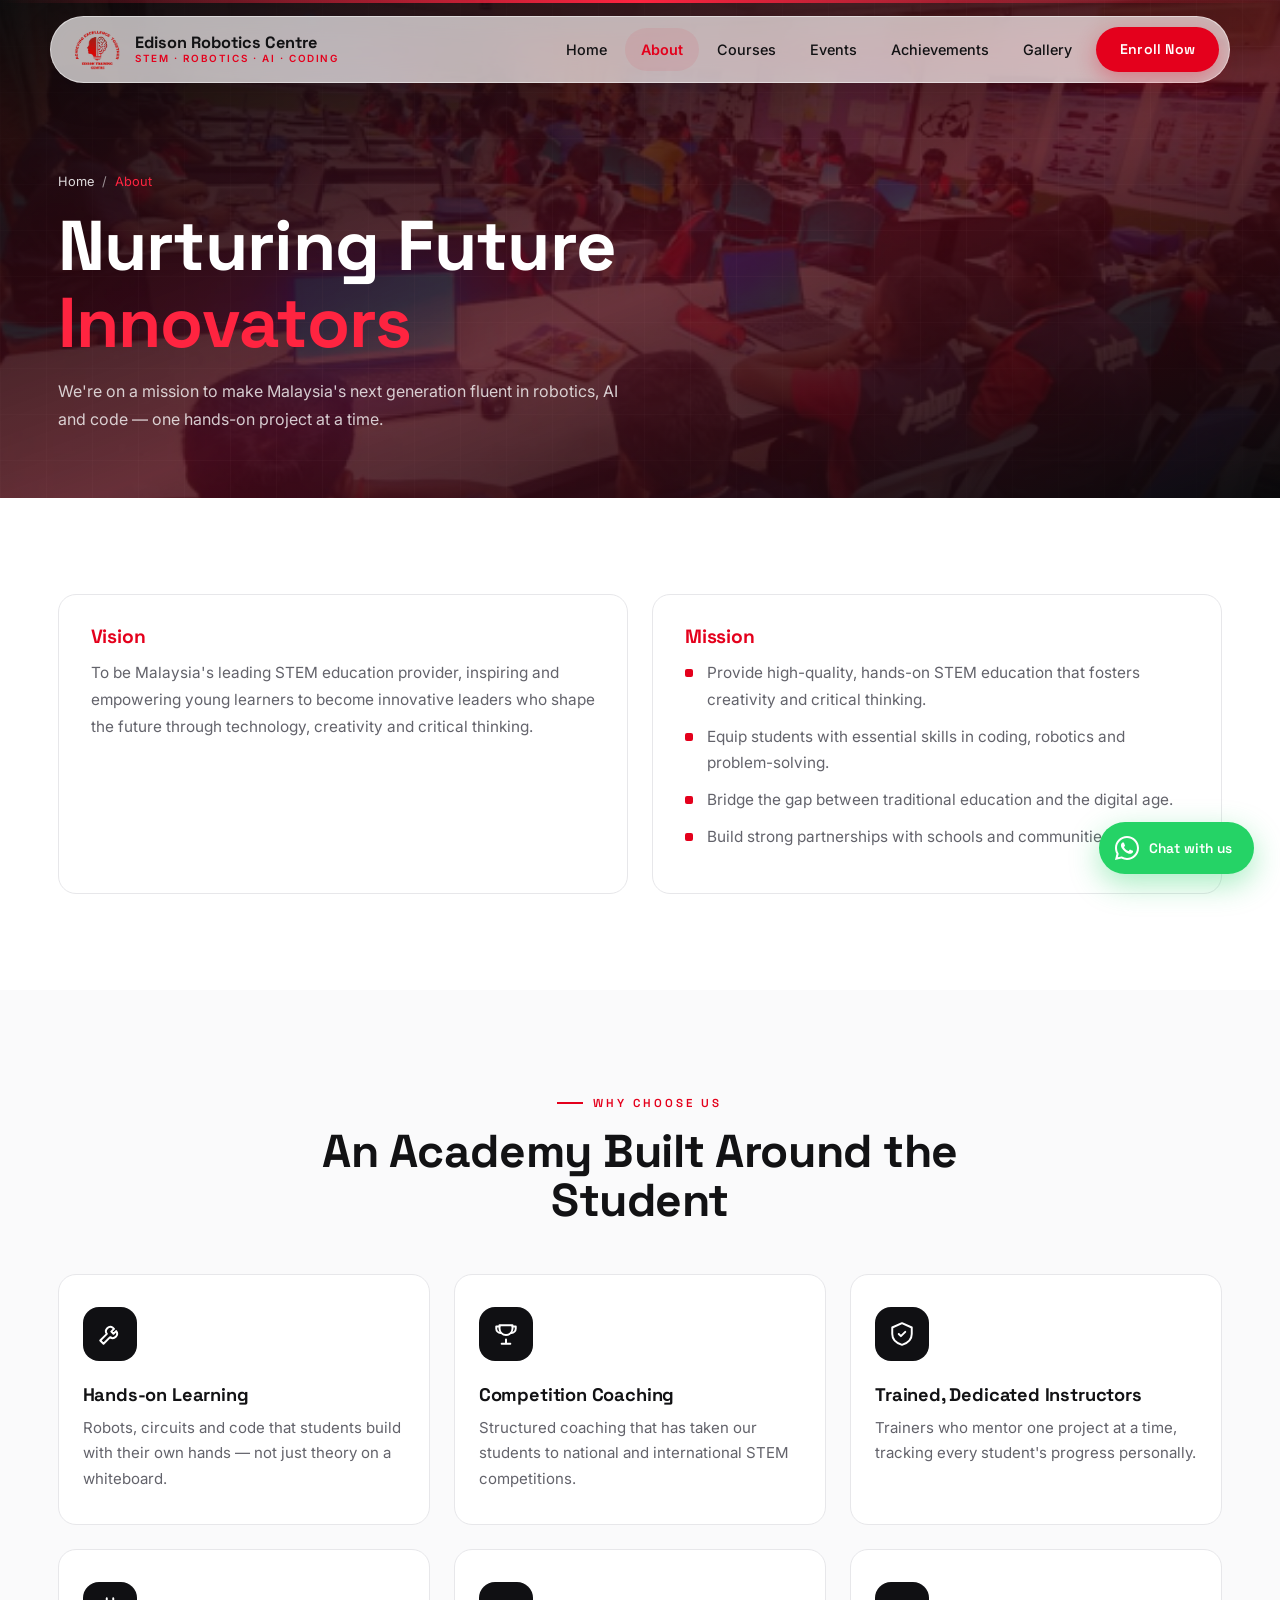
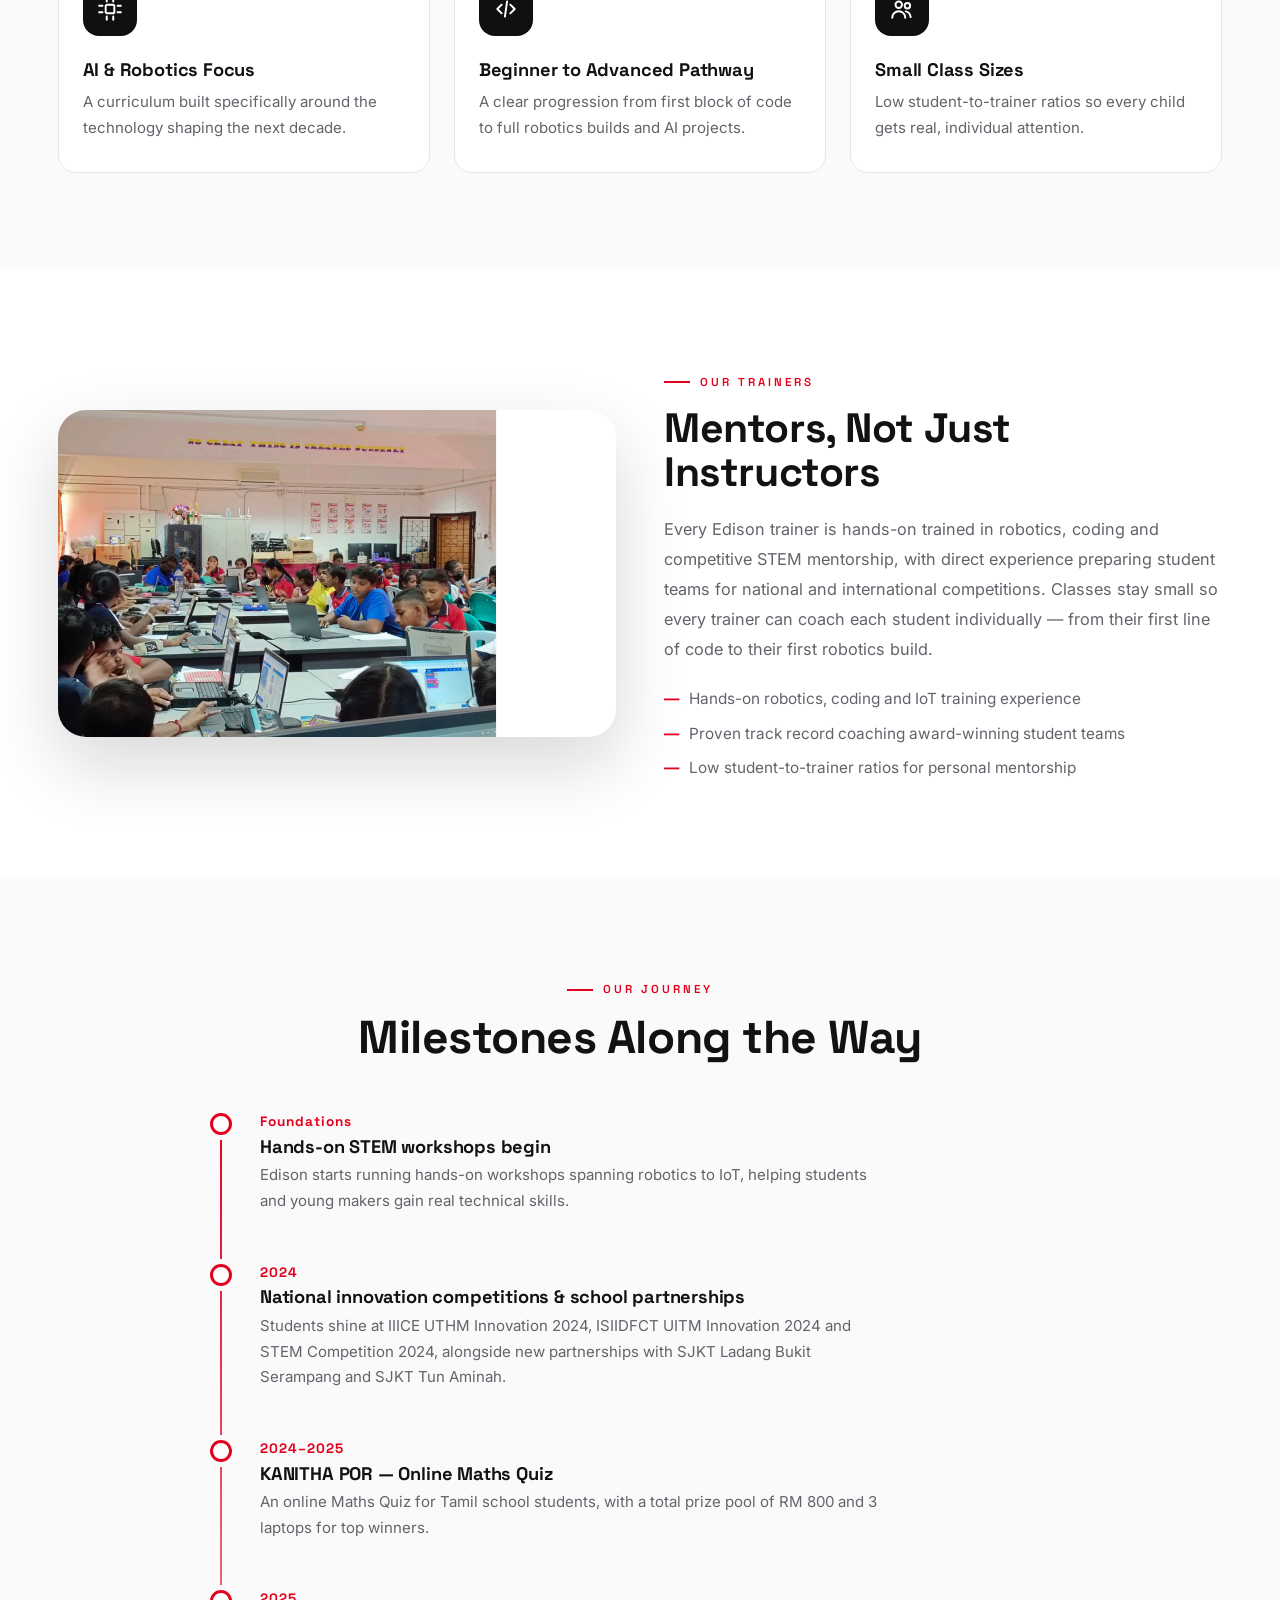
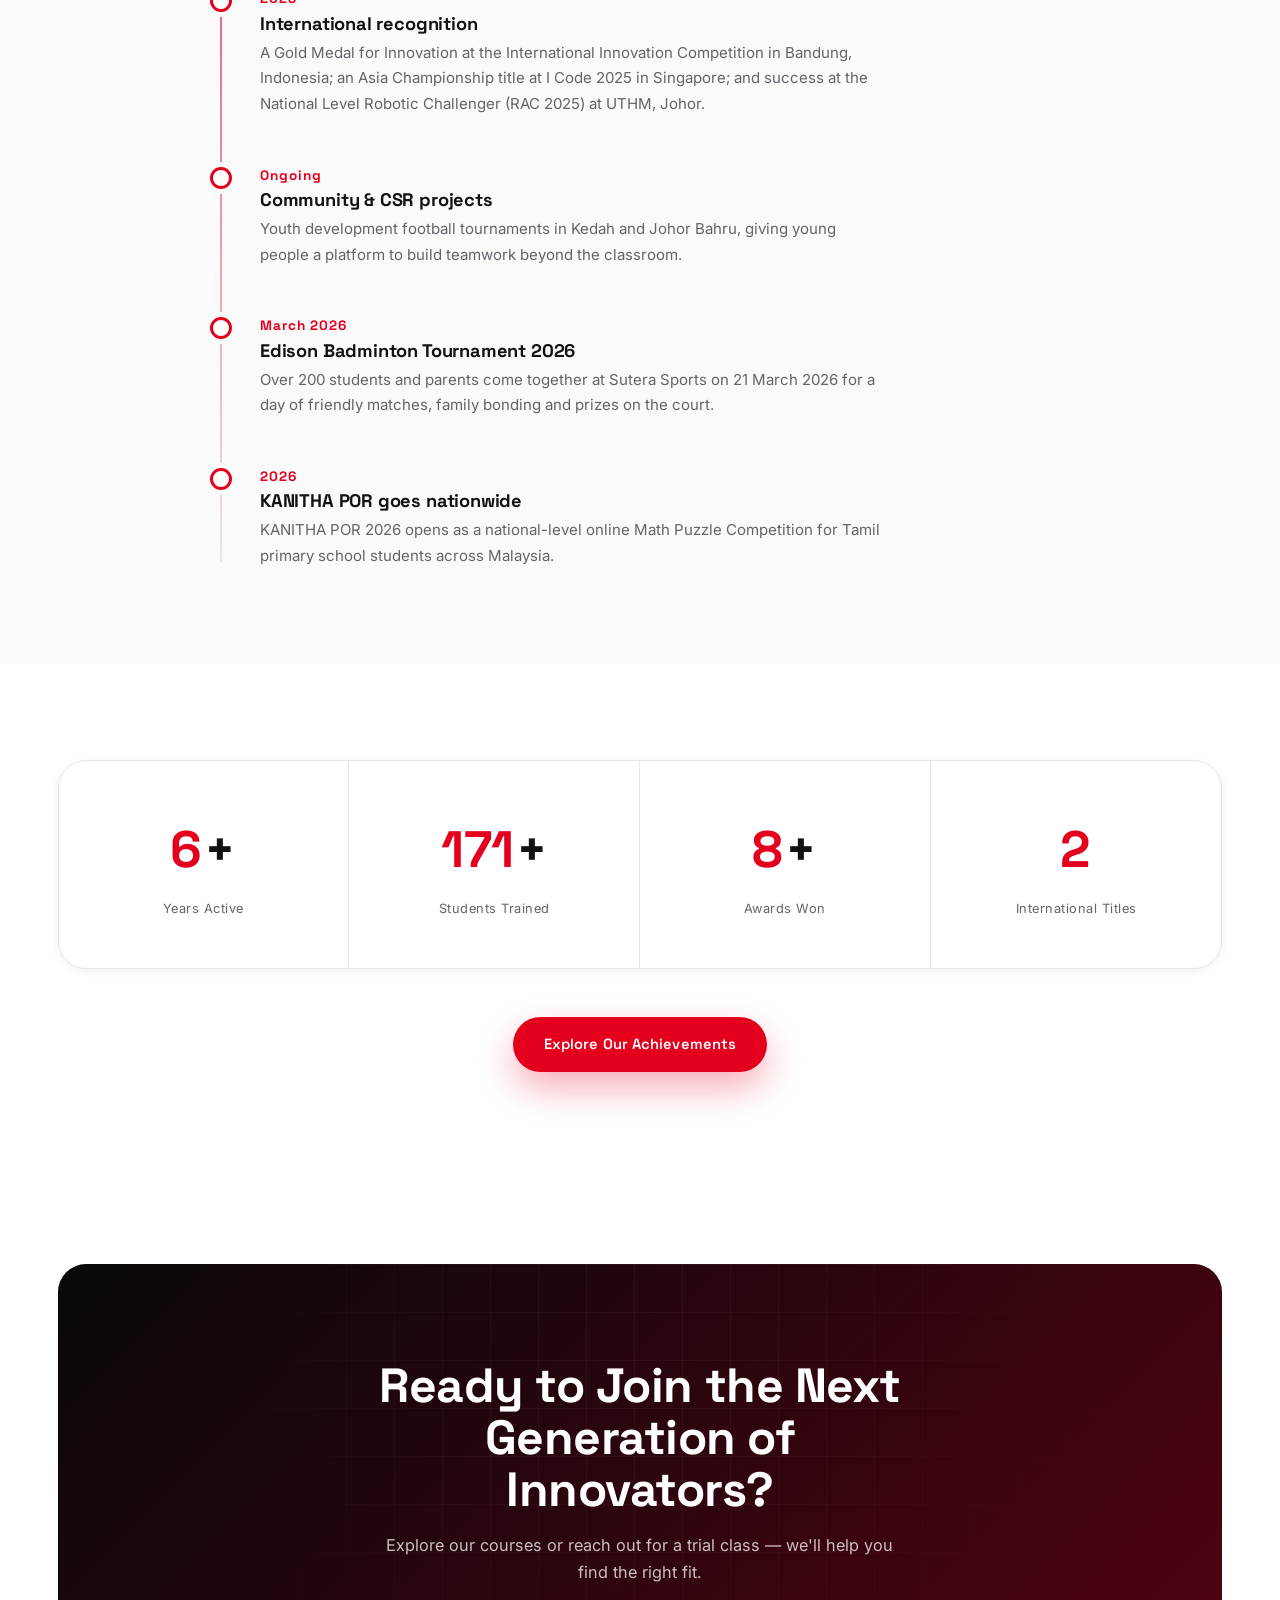
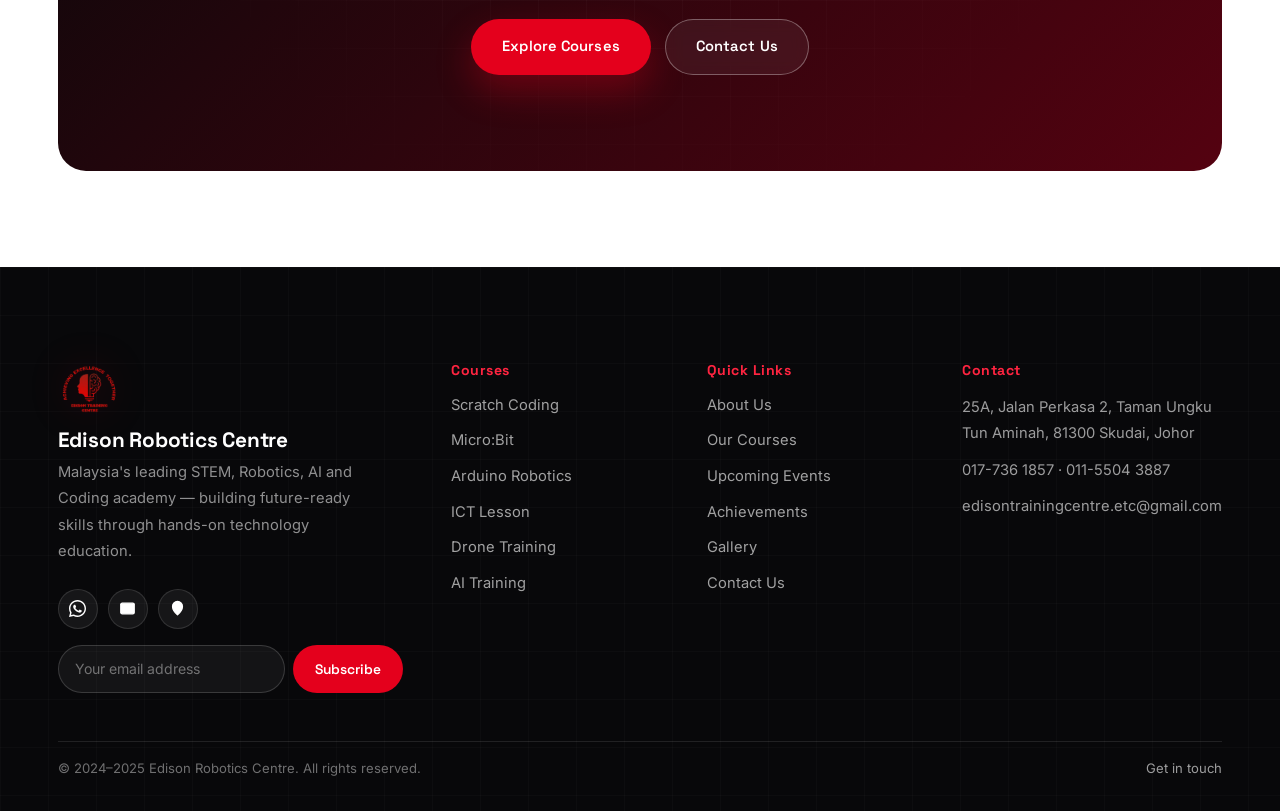
==== about.html @ eb477344 "Premium redesign of Edison Robotics Centre website Full ground-up redesign: floating glass nav, imme" ====
<!DOCTYPE html>
<html lang="en">
<head>
  <meta charset="utf-8" />
  <meta name="viewport" content="width=device-width,initial-scale=1" />
  <title>About Us — Edison Robotics Centre</title>
  <meta name="description" content="Meet Edison Robotics Centre — Malaysia's premier STEM, Robotics, AI and Coding academy. Our mission, vision, trainers and journey.">
  <link href="https://fonts.googleapis.com/css2?family=Space+Grotesk:wght@500;600;700&family=Inter:wght@400;500;600;700;800&display=swap" rel="stylesheet">
  <link rel="stylesheet" href="style.css">
</head>
<body>

  <header class="site-header">
    <div class="nav-container">
      <a href="index.html" class="nav-brand-link">
        <div class="nav-logo"><img src="assets/ach36.png" alt="Edison Robotics Centre logo"></div>
        <div class="nav-brand-text"><span class="name">Edison Robotics Centre</span><span class="tag">STEM · Robotics · AI · Coding</span></div>
      </a>
      <button class="nav-toggle" aria-label="Toggle menu"><span></span><span></span><span></span></button>
      <nav class="nav-menu">
        <a href="index.html">Home</a>
        <a href="about.html" class="active-link">About</a>
        <a href="courses.html">Courses</a>
        <a href="events.html">Events</a>
        <a href="achievement.html">Achievements</a>
        <a href="gallery.html">Gallery</a>
        <a href="contactus.html" class="nav-btn">Enroll Now</a>
      </nav>
    </div>
  </header>

  <!-- ===== HERO ===== -->
  <section class="page-hero">
    <div class="ph-bg" style="background-image:url('assets/ach1.PNG');"></div>
    <div class="ph-overlay"></div>
    <div class="ph-inner">
      <nav class="ph-crumb"><a href="index.html">Home</a><span>/</span><span class="current">About</span></nav>
      <h1>Nurturing Future <span class="accent">Innovators</span></h1>
      <p>We're on a mission to make Malaysia's next generation fluent in robotics, AI and code — one hands-on project at a time.</p>
    </div>
  </section>

  <!-- ===== MISSION / VISION ===== -->
  <section class="section">
    <div class="container">
      <div class="feature-grid" style="grid-template-columns:1fr 1fr;">
        <div class="info-card reveal-left">
          <h3>Vision</h3>
          <p>To be Malaysia's leading STEM education provider, inspiring and empowering young learners
            to become innovative leaders who shape the future through technology, creativity and
            critical thinking.</p>
        </div>
        <div class="info-card reveal-right">
          <h3>Mission</h3>
          <ul>
            <li>Provide high-quality, hands-on STEM education that fosters creativity and critical thinking.</li>
            <li>Equip students with essential skills in coding, robotics and problem-solving.</li>
            <li>Bridge the gap between traditional education and the digital age.</li>
            <li>Build strong partnerships with schools and communities.</li>
          </ul>
        </div>
      </div>
    </div>
  </section>

  <!-- ===== WHY CHOOSE US ===== -->
  <section class="section bg-alt">
    <div class="container">
      <div class="section-head centered reveal">
        <span class="eyebrow">Why Choose Us</span>
        <h2>An Academy Built Around the Student</h2>
      </div>
      <div class="feature-grid">
        <article class="feature-card reveal d1">
          <span class="feature-icon" aria-hidden="true"><svg viewBox="0 0 24 24"><path d="M14.7 6.3a4 4 0 0 0-5.6 5.6L3 18l3 3 6.1-6.1a4 4 0 0 0 5.6-5.6l-2.5 2.5-2-2 2.5-2.5Z"/></svg></span>
          <h3>Hands-on Learning</h3>
          <p>Robots, circuits and code that students build with their own hands — not just theory on a whiteboard.</p>
        </article>
        <article class="feature-card reveal d2">
          <span class="feature-icon" aria-hidden="true"><svg viewBox="0 0 24 24"><path d="M8 21h8M12 17v4M6 4h12v3a6 6 0 0 1-12 0V4Z"/><path d="M6 5H3v2a4 4 0 0 0 4 4M18 5h3v2a4 4 0 0 1-4 4"/></svg></span>
          <h3>Competition Coaching</h3>
          <p>Structured coaching that has taken our students to national and international STEM competitions.</p>
        </article>
        <article class="feature-card reveal d3">
          <span class="feature-icon" aria-hidden="true"><svg viewBox="0 0 24 24"><path d="M12 2 3 6v6c0 5 4 8.5 9 10 5-1.5 9-5 9-10V6l-9-4Z"/><path d="m9 12 2 2 4-4"/></svg></span>
          <h3>Trained, Dedicated Instructors</h3>
          <p>Trainers who mentor one project at a time, tracking every student's progress personally.</p>
        </article>
        <article class="feature-card reveal d4">
          <span class="feature-icon" aria-hidden="true"><svg viewBox="0 0 24 24"><rect x="8" y="8" width="8" height="8" rx="1.5"/><path d="M9 2v3M15 2v3M9 19v3M15 19v3M2 9h3M2 15h3M19 9h3M19 15h3"/></svg></span>
          <h3>AI &amp; Robotics Focus</h3>
          <p>A curriculum built specifically around the technology shaping the next decade.</p>
        </article>
        <article class="feature-card reveal d5">
          <span class="feature-icon" aria-hidden="true"><svg viewBox="0 0 24 24"><path d="m8 8-4 4 4 4M16 8l4 4-4 4M13 5 11 19"/></svg></span>
          <h3>Beginner to Advanced Pathway</h3>
          <p>A clear progression from first block of code to full robotics builds and AI projects.</p>
        </article>
        <article class="feature-card reveal d6">
          <span class="feature-icon" aria-hidden="true"><svg viewBox="0 0 24 24"><circle cx="9" cy="8" r="3"/><circle cx="17" cy="9" r="2.5"/><path d="M3 20c0-3.3 2.7-6 6-6s6 2.7 6 6M15.5 14.2c2.3.3 4 2.2 4.5 5.3"/></svg></span>
          <h3>Small Class Sizes</h3>
          <p>Low student-to-trainer ratios so every child gets real, individual attention.</p>
        </article>
      </div>
    </div>
  </section>

  <!-- ===== TRAINERS ===== -->
  <section class="section">
    <div class="container">
      <div class="split-2">
        <div class="reveal-left rounded-media">
          <img src="assets/ach3.PNG" alt="Edison Robotics Centre trainer guiding students">
        </div>
        <div class="reveal-right">
          <span class="eyebrow">Our Trainers</span>
          <h2 style="margin-top:0.9rem;font-size:clamp(1.8rem,3.2vw,2.6rem);">Mentors, Not Just Instructors</h2>
          <p style="margin-top:1.2rem;color:var(--text-muted);font-size:1.02rem;line-height:1.85;">
            Every Edison trainer is hands-on trained in robotics, coding and competitive STEM mentorship,
            with direct experience preparing student teams for national and international competitions.
            Classes stay small so every trainer can coach each student individually — from their first
            line of code to their first robotics build.
          </p>
          <ul style="margin-top:1.4rem;display:flex;flex-direction:column;gap:10px;">
            <li style="display:flex;gap:10px;color:var(--text-muted);font-size:0.96rem;"><span style="color:var(--red);font-weight:700;">—</span> Hands-on robotics, coding and IoT training experience</li>
            <li style="display:flex;gap:10px;color:var(--text-muted);font-size:0.96rem;"><span style="color:var(--red);font-weight:700;">—</span> Proven track record coaching award-winning student teams</li>
            <li style="display:flex;gap:10px;color:var(--text-muted);font-size:0.96rem;"><span style="color:var(--red);font-weight:700;">—</span> Low student-to-trainer ratios for personal mentorship</li>
          </ul>
        </div>
      </div>
    </div>
  </section>

  <!-- ===== TIMELINE ===== -->
  <section class="section bg-alt">
    <div class="container">
      <div class="section-head centered reveal">
        <span class="eyebrow">Our Journey</span>
        <h2>Milestones Along the Way</h2>
      </div>

      <div class="timeline">
        <div class="tl-item reveal">
          <span class="tl-dot"></span>
          <div class="tl-year">Foundations</div>
          <h3>Hands-on STEM workshops begin</h3>
          <p>Edison starts running hands-on workshops spanning robotics to IoT, helping students and young makers gain real technical skills.</p>
        </div>
        <div class="tl-item reveal">
          <span class="tl-dot"></span>
          <div class="tl-year">2024</div>
          <h3>National innovation competitions &amp; school partnerships</h3>
          <p>Students shine at IIICE UTHM Innovation 2024, ISIIDFCT UITM Innovation 2024 and STEM Competition 2024, alongside new partnerships with SJKT Ladang Bukit Serampang and SJKT Tun Aminah.</p>
        </div>
        <div class="tl-item reveal">
          <span class="tl-dot"></span>
          <div class="tl-year">2024–2025</div>
          <h3>KANITHA POR — Online Maths Quiz</h3>
          <p>An online Maths Quiz for Tamil school students, with a total prize pool of RM 800 and 3 laptops for top winners.</p>
        </div>
        <div class="tl-item reveal">
          <span class="tl-dot"></span>
          <div class="tl-year">2025</div>
          <h3>International recognition</h3>
          <p>A Gold Medal for Innovation at the International Innovation Competition in Bandung, Indonesia; an Asia Championship title at I Code 2025 in Singapore; and success at the National Level Robotic Challenger (RAC 2025) at UTHM, Johor.</p>
        </div>
        <div class="tl-item reveal">
          <span class="tl-dot"></span>
          <div class="tl-year">Ongoing</div>
          <h3>Community &amp; CSR projects</h3>
          <p>Youth development football tournaments in Kedah and Johor Bahru, giving young people a platform to build teamwork beyond the classroom.</p>
        </div>
        <div class="tl-item reveal">
          <span class="tl-dot"></span>
          <div class="tl-year">March 2026</div>
          <h3>Edison Badminton Tournament 2026</h3>
          <p>Over 200 students and parents come together at Sutera Sports on 21 March 2026 for a day of friendly matches, family bonding and prizes on the court.</p>
        </div>
        <div class="tl-item reveal">
          <span class="tl-dot"></span>
          <div class="tl-year">2026</div>
          <h3>KANITHA POR goes nationwide</h3>
          <p>KANITHA POR 2026 opens as a national-level online Math Puzzle Competition for Tamil primary school students across Malaysia.</p>
        </div>
      </div>
    </div>
  </section>

  <!-- ===== ACHIEVEMENTS STRIP ===== -->
  <section class="section">
    <div class="container">
      <div class="stats-strip light reveal-scale">
        <div class="stat-cell"><div class="stat-num" data-count-to="8">0<span class="suffix">+</span></div><div class="stat-label">Years Active</div></div>
        <div class="stat-cell"><div class="stat-num" data-count-to="200">0<span class="suffix">+</span></div><div class="stat-label">Students Trained</div></div>
        <div class="stat-cell"><div class="stat-num" data-count-to="10">0<span class="suffix">+</span></div><div class="stat-label">Awards Won</div></div>
        <div class="stat-cell"><div class="stat-num" data-count-to="3">0<span class="suffix"></span></div><div class="stat-label">International Titles</div></div>
      </div>
      <div style="text-align:center;margin-top:var(--sp-7);">
        <a href="achievement.html" class="btn btn-primary">Explore Our Achievements</a>
      </div>
    </div>
  </section>

  <!-- ===== CTA ===== -->
  <section class="section">
    <div class="container">
      <div class="cta-banner reveal-scale">
        <h2>Ready to Join the Next Generation of Innovators?</h2>
        <p>Explore our courses or reach out for a trial class — we'll help you find the right fit.</p>
        <div class="cta-actions">
          <a href="courses.html" class="btn btn-primary">Explore Courses</a>
          <a href="contactus.html" class="btn btn-ghost">Contact Us</a>
        </div>
      </div>
    </div>
  </section>

  <footer class="site-footer">
    <div class="footer-top">
      <div class="footer-brand">
        <img src="assets/ach36.png" alt="Edison Robotics Centre logo">
        <h2>Edison Robotics Centre</h2>
        <p>Malaysia's leading STEM, Robotics, AI and Coding academy — building future-ready skills through hands-on technology education.</p>
        <div class="footer-social">
          <a href="https://wa.me/60177361857" target="_blank" rel="noopener" aria-label="WhatsApp"><svg viewBox="0 0 32 32"><path d="M16 0C7.163 0 0 7.163 0 16c0 2.822.736 5.472 2.027 7.774L0 32l8.426-2.007A15.934 15.934 0 0016 32c8.837 0 16-7.163 16-16S24.837 0 16 0zm0 29.333a13.27 13.27 0 01-6.773-1.853l-.486-.289-5.002 1.192 1.227-4.878-.317-.5A13.267 13.267 0 012.667 16C2.667 8.636 8.636 2.667 16 2.667S29.333 8.636 29.333 16 23.364 29.333 16 29.333zm7.27-9.862c-.398-.199-2.354-1.162-2.718-1.294-.364-.133-.629-.199-.894.199-.265.398-1.027 1.294-1.259 1.559-.232.265-.464.298-.862.1-.398-.199-1.681-.619-3.203-1.977-1.184-1.056-1.983-2.36-2.215-2.758-.232-.398-.025-.614.174-.812.179-.178.398-.464.597-.696.199-.232.265-.398.398-.663.133-.265.066-.497-.033-.696-.1-.199-.894-2.154-1.225-2.95-.322-.773-.65-.668-.894-.68l-.762-.013c-.265 0-.696.1-1.061.497-.364.398-1.392 1.36-1.392 3.315s1.425 3.845 1.624 4.11c.199.265 2.804 4.28 6.793 5.999.95.41 1.692.655 2.27.839.954.304 1.822.261 2.509.158.765-.114 2.354-.962 2.687-1.891.332-.929.332-1.726.232-1.891-.099-.166-.364-.265-.762-.464z"/></svg></a>
          <a href="mailto:edisontrainingcentre.etc@gmail.com" aria-label="Email"><svg viewBox="0 0 24 24" fill="none" stroke="currentColor" stroke-width="1.8" stroke-linecap="round" stroke-linejoin="round"><rect x="2.5" y="4.5" width="19" height="15" rx="2"/><path d="m3 6 9 7 9-7"/></svg></a>
          <a href="https://www.google.com/maps?q=25A,+Jalan+Perkasa+2,+Taman+Ungku+Tun+Aminah,+81300+Skudai,+Johor" target="_blank" rel="noopener" aria-label="Location on Google Maps"><svg viewBox="0 0 24 24" fill="none" stroke="currentColor" stroke-width="1.8" stroke-linecap="round" stroke-linejoin="round"><path d="M12 21s7-6.5 7-12a7 7 0 0 0-14 0c0 5.5 7 12 7 12Z"/><circle cx="12" cy="9" r="2.5"/></svg></a>
        </div>
        <form class="footer-newsletter" onsubmit="event.preventDefault(); this.reset(); alert('Thanks for subscribing!');">
          <input type="email" placeholder="Your email address" aria-label="Email for newsletter" required>
          <button type="submit">Subscribe</button>
        </form>
      </div>
      <div class="footer-col">
        <h3>Courses</h3>
        <a href="scratch.html">Scratch Coding</a>
        <a href="microbit.html">Micro:Bit</a>
        <a href="arduino.html">Arduino Robotics</a>
        <a href="computer.html">ICT Lesson</a>
        <a href="drone.html">Drone Training</a>
        <a href="ai.html">AI Training</a>
      </div>
      <div class="footer-col">
        <h3>Quick Links</h3>
        <a href="about.html">About Us</a>
        <a href="courses.html">Our Courses</a>
        <a href="events.html">Upcoming Events</a>
        <a href="achievement.html">Achievements</a>
        <a href="gallery.html">Gallery</a>
        <a href="contactus.html">Contact Us</a>
      </div>
      <div class="footer-col">
        <h3>Contact</h3>
        <p>25A, Jalan Perkasa 2, Taman Ungku Tun Aminah, 81300 Skudai, Johor</p>
        <p>017-736 1857 &middot; 011-5504 3887</p>
        <p>edisontrainingcentre.etc@gmail.com</p>
      </div>
    </div>
    <div class="footer-bottom">
      <p>&copy; 2024–2025 Edison Robotics Centre. All rights reserved.</p>
      <p><a href="contactus.html">Get in touch</a></p>
    </div>
  </footer>

  <a href="https://wa.me/60177361857" target="_blank" rel="noopener noreferrer" class="whatsapp-fab" aria-label="Chat with us on WhatsApp">
    <svg viewBox="0 0 32 32" fill="white"><path d="M16 0C7.163 0 0 7.163 0 16c0 2.822.736 5.472 2.027 7.774L0 32l8.426-2.007A15.934 15.934 0 0016 32c8.837 0 16-7.163 16-16S24.837 0 16 0zm0 29.333a13.27 13.27 0 01-6.773-1.853l-.486-.289-5.002 1.192 1.227-4.878-.317-.5A13.267 13.267 0 012.667 16C2.667 8.636 8.636 2.667 16 2.667S29.333 8.636 29.333 16 23.364 29.333 16 29.333zm7.27-9.862c-.398-.199-2.354-1.162-2.718-1.294-.364-.133-.629-.199-.894.199-.265.398-1.027 1.294-1.259 1.559-.232.265-.464.298-.862.1-.398-.199-1.681-.619-3.203-1.977-1.184-1.056-1.983-2.36-2.215-2.758-.232-.398-.025-.614.174-.812.179-.178.398-.464.597-.696.199-.232.265-.398.398-.663.133-.265.066-.497-.033-.696-.1-.199-.894-2.154-1.225-2.95-.322-.773-.65-.668-.894-.68l-.762-.013c-.265 0-.696.1-1.061.497-.364.398-1.392 1.36-1.392 3.315s1.425 3.845 1.624 4.11c.199.265 2.804 4.28 6.793 5.999.95.41 1.692.655 2.27.839.954.304 1.822.261 2.509.158.765-.114 2.354-.962 2.687-1.891.332-.929.332-1.726.232-1.891-.099-.166-.364-.265-.762-.464z"/></svg>
    <span class="wa-label">Chat with us</span>
  </a>

  <script src="main.js"></script>
</body>
</html>
---- style.css ----
/* =====================================================================
   EDISON ROBOTICS CENTRE — DESIGN SYSTEM
   Premium tech-company visual language. Red / White / Black only.
   Headings: Space Grotesk · Body: Inter
   ===================================================================== */

@import url('https://fonts.googleapis.com/css2?family=Space+Grotesk:wght@500;600;700&family=Inter:wght@400;500;600;700;800&display=swap');

:root {
  /* ---- brand ---- */
  --red:        #E4001C;
  --red-bright: #FF2440;
  --red-dark:   #A5001A;
  --red-darker: #6B0012;
  --red-glow:   rgba(228, 0, 28, 0.32);
  --red-subtle: rgba(228, 0, 28, 0.07);
  --red-line:   rgba(228, 0, 28, 0.16);

  --black:      #08080A;
  --ink:        #101013;
  --charcoal:   #1B1B1F;
  --white:      #FFFFFF;

  /* ---- neutral scale (cool, Apple-esque) ---- */
  --gray-50:    #FAFAFB;
  --gray-100:   #F3F3F5;
  --gray-200:   #E7E7EA;
  --gray-300:   #D3D3D8;
  --gray-400:   #A6A6AE;
  --gray-500:   #7A7A83;
  --gray-600:   #55555C;
  --gray-700:   #3A3A3F;

  --text:       #121214;
  --text-muted: #63636B;
  --text-soft:  #8A8A92;

  /* ---- surface ---- */
  --surface:       var(--white);
  --surface-alt:   var(--gray-50);
  --surface-dark:  var(--black);

  /* ---- type ---- */
  --font-head: 'Space Grotesk', 'Inter', sans-serif;
  --font-body: 'Inter', -apple-system, BlinkMacSystemFont, sans-serif;

  /* ---- spacing (4px base) ---- */
  --sp-1: 0.25rem;
  --sp-2: 0.5rem;
  --sp-3: 0.75rem;
  --sp-4: 1rem;
  --sp-5: 1.5rem;
  --sp-6: 2rem;
  --sp-7: 3rem;
  --sp-8: 4rem;
  --sp-9: 6rem;
  --sp-10: 8rem;

  /* ---- radius ---- */
  --r-sm: 10px;
  --r-md: 18px;
  --r-lg: 28px;
  --r-full: 999px;

  /* ---- shadow ---- */
  --shadow-sm: 0 2px 10px rgba(10, 10, 12, 0.06);
  --shadow-md: 0 16px 40px rgba(10, 10, 12, 0.10);
  --shadow-lg: 0 28px 70px rgba(10, 10, 12, 0.16);
  --shadow-red: 0 16px 36px var(--red-glow);

  /* ---- motion ---- */
  --ease: cubic-bezier(0.16, 1, 0.3, 1);
  --ease-soft: cubic-bezier(0.4, 0, 0.2, 1);
  --dur-fast: 0.22s;
  --dur-med: 0.45s;
  --dur-slow: 0.9s;

  --container: 1240px;
  --container-narrow: 880px;
}

/* ================= RESET ================= */
*, *::before, *::after { box-sizing: border-box; margin: 0; padding: 0; }
html { scroll-behavior: smooth; }
@media (prefers-reduced-motion: reduce) {
  html { scroll-behavior: auto; }
  *, *::before, *::after { animation-duration: 0.001ms !important; animation-iteration-count: 1 !important; transition-duration: 0.001ms !important; scroll-behavior: auto !important; }
}

body {
  font-family: var(--font-body);
  background: var(--surface);
  color: var(--text);
  line-height: 1.6;
  font-size: 16px;
  -webkit-font-smoothing: antialiased;
  -moz-osx-font-smoothing: grayscale;
  overflow-x: hidden;
}

img, video { max-width: 100%; display: block; }
a { color: inherit; }
ul { list-style: none; }
button { font: inherit; cursor: pointer; }
input, textarea, select { font: inherit; }

h1, h2, h3, h4, h5 {
  font-family: var(--font-head);
  font-weight: 700;
  letter-spacing: -0.01em;
  line-height: 1.08;
  color: inherit;
}

::selection { background: var(--red); color: var(--white); }

::-webkit-scrollbar { width: 10px; height: 10px; }
::-webkit-scrollbar-track { background: var(--gray-100); }
::-webkit-scrollbar-thumb { background: var(--gray-300); border-radius: 999px; }
::-webkit-scrollbar-thumb:hover { background: var(--red); }

/* ================= LAYOUT ================= */
.container { width: 91%; max-width: var(--container); margin: 0 auto; }
.container-narrow { width: 91%; max-width: var(--container-narrow); margin: 0 auto; }
.section { padding: var(--sp-9) 0; }
.section-tight { padding: var(--sp-8) 0; }

@media (max-width: 720px) {
  .section { padding: var(--sp-8) 0; }
  .section-tight { padding: var(--sp-7) 0; }
}

/* ================= TYPOGRAPHY UTILITIES ================= */
.eyebrow {
  display: inline-flex;
  align-items: center;
  gap: 10px;
  font-family: var(--font-head);
  font-size: 0.72rem;
  font-weight: 600;
  letter-spacing: 3px;
  text-transform: uppercase;
  color: var(--red);
}
.eyebrow::before {
  content: "";
  width: 26px;
  height: 2px;
  background: var(--red);
  flex-shrink: 0;
}
.eyebrow.on-dark { color: var(--red-bright); }

.section-head {
  max-width: 640px;
  margin: 0 0 var(--sp-7);
}
.section-head.centered { margin-left: auto; margin-right: auto; text-align: center; }
.section-head h2 {
  margin-top: 0.9rem;
  font-size: clamp(1.9rem, 3.6vw, 3rem);
}
.section-head p {
  margin-top: 1rem;
  color: var(--text-muted);
  font-size: 1.02rem;
  line-height: 1.75;
}

.text-muted { color: var(--text-muted); }

/* ================= BUTTONS ================= */
.btn {
  position: relative;
  overflow: hidden;
  display: inline-flex;
  align-items: center;
  justify-content: center;
  gap: 8px;
  font-family: var(--font-head);
  font-weight: 600;
  font-size: 0.92rem;
  letter-spacing: 0.1px;
  padding: 15px 30px;
  border-radius: var(--r-full);
  text-decoration: none;
  border: 1.5px solid transparent;
  transition: transform var(--dur-fast) var(--ease-soft), box-shadow var(--dur-fast) var(--ease-soft), background var(--dur-fast) var(--ease-soft), border-color var(--dur-fast) var(--ease-soft), color var(--dur-fast) var(--ease-soft);
  white-space: nowrap;
}
.btn:active { transform: translateY(1px) scale(0.98); }

.btn::after {
  content: "";
  position: absolute;
  inset: 0;
  border-radius: inherit;
  background: radial-gradient(circle, rgba(255,255,255,0.55) 0%, transparent 60%);
  opacity: 0;
  transform: scale(0.4);
  transition: opacity 0.5s ease, transform 0.5s ease;
  pointer-events: none;
}
.btn:active::after { opacity: 1; transform: scale(1.6); transition: 0s; }

.btn-primary {
  background: var(--red);
  color: var(--white);
  box-shadow: var(--shadow-red);
}
.btn-primary:hover { background: var(--red-dark); transform: translateY(-3px); box-shadow: 0 20px 44px var(--red-glow); }

.btn-dark {
  background: var(--black);
  color: var(--white);
  border-color: var(--black);
}
.btn-dark:hover { background: var(--charcoal); transform: translateY(-3px); box-shadow: var(--shadow-lg); }

.btn-ghost {
  background: rgba(255,255,255,0.06);
  color: var(--white);
  border-color: rgba(255,255,255,0.32);
  backdrop-filter: blur(8px);
}
.btn-ghost:hover { background: rgba(255,255,255,0.14); border-color: rgba(255,255,255,0.55); transform: translateY(-3px); }

.btn-outline {
  background: transparent;
  color: var(--text);
  border-color: var(--gray-300);
}
.btn-outline:hover { border-color: var(--red); color: var(--red); transform: translateY(-3px); }

.btn-sm { padding: 10px 22px; font-size: 0.84rem; }
.btn-block { width: 100%; }

/* ================= NAVBAR ================= */
.site-header {
  position: fixed;
  top: var(--sp-4);
  left: 0;
  right: 0;
  z-index: 1000;
  display: flex;
  justify-content: center;
  transition: top var(--dur-med) var(--ease);
  pointer-events: none;
}

.nav-container {
  pointer-events: auto;
  width: 94%;
  max-width: 1180px;
  display: flex;
  align-items: center;
  justify-content: space-between;
  gap: var(--sp-4);
  padding: 10px 10px 10px 20px;
  border-radius: var(--r-full);
  background: rgba(255, 255, 255, 0.68);
  border: 1px solid rgba(255, 255, 255, 0.5);
  box-shadow: 0 10px 40px rgba(10, 10, 12, 0.10);
  backdrop-filter: blur(20px) saturate(160%);
  -webkit-backdrop-filter: blur(20px) saturate(160%);
  transition: background var(--dur-med) var(--ease), box-shadow var(--dur-med) var(--ease), padding var(--dur-med) var(--ease);
}

.site-header.scrolled .nav-container {
  background: rgba(255, 255, 255, 0.86);
  box-shadow: 0 14px 44px rgba(10, 10, 12, 0.16);
  padding: 7px 7px 7px 18px;
}

.site-header.nav-hidden { top: -110px; }

.nav-brand-link {
  display: flex;
  align-items: center;
  gap: 12px;
  text-decoration: none;
  min-width: 0;
}

.nav-logo img {
  height: 42px;
  width: auto;
  object-fit: contain;
  transition: height var(--dur-med) var(--ease);
}
.site-header.scrolled .nav-logo img { height: 36px; }

.nav-brand-text { line-height: 1.15; min-width: 0; }
.nav-brand-text .name {
  display: block;
  font-family: var(--font-head);
  font-weight: 700;
  font-size: 1.02rem;
  color: var(--text);
  white-space: nowrap;
}
.nav-brand-text .tag {
  display: block;
  font-size: 0.62rem;
  font-weight: 600;
  letter-spacing: 1.6px;
  text-transform: uppercase;
  color: var(--red);
  white-space: nowrap;
}

.nav-menu {
  display: flex;
  align-items: center;
  gap: 2px;
}

.nav-menu a:not(.nav-btn) {
  position: relative;
  display: inline-block;
  text-decoration: none;
  color: var(--text);
  font-weight: 500;
  font-size: 0.9rem;
  padding: 10px 16px;
  border-radius: var(--r-full);
  transition: color var(--dur-fast), background var(--dur-fast);
}
.nav-menu a:not(.nav-btn):hover { color: var(--red); background: var(--red-subtle); }
.nav-menu a.active-link { color: var(--red); background: var(--red-subtle); font-weight: 600; }

.nav-btn {
  background: var(--red) !important;
  color: var(--white) !important;
  text-decoration: none;
  padding: 11px 24px !important;
  border-radius: var(--r-full) !important;
  font-weight: 600 !important;
  font-family: var(--font-head);
  font-size: 0.88rem;
  letter-spacing: 0.2px;
  margin-left: 6px;
  box-shadow: 0 8px 22px var(--red-glow);
  transition: background var(--dur-fast), transform var(--dur-fast), box-shadow var(--dur-fast);
}
.nav-btn:hover { background: var(--red-dark) !important; transform: translateY(-2px); box-shadow: 0 12px 28px var(--red-glow); }

.nav-toggle {
  display: none;
  flex-direction: column;
  justify-content: center;
  gap: 5px;
  width: 40px;
  height: 40px;
  border-radius: 50%;
  border: none;
  background: var(--gray-100);
  flex-shrink: 0;
}
.nav-toggle span { display: block; width: 18px; height: 2px; margin: 0 auto; background: var(--text); border-radius: 2px; transition: all 0.3s ease; }
.nav-toggle.open span:nth-child(1) { transform: translateY(7px) rotate(45deg); }
.nav-toggle.open span:nth-child(2) { opacity: 0; }
.nav-toggle.open span:nth-child(3) { transform: translateY(-7px) rotate(-45deg); }

@media (max-width: 980px) {
  .nav-menu { display: none; }
  .nav-toggle { display: flex; }
  .nav-container.menu-open {
    border-radius: 26px;
    align-items: flex-start;
    flex-wrap: wrap;
  }
  .nav-menu.open {
    display: flex;
    flex-direction: column;
    align-items: stretch;
    width: 100%;
    gap: 2px;
    padding: 10px 6px 6px;
    border-top: 1px solid var(--gray-200);
    margin-top: 10px;
  }
  .nav-menu.open a:not(.nav-btn) { padding: 12px 16px; }
  .nav-menu.open .nav-btn { margin: 6px 6px 0; text-align: center; }
}

@media (max-width: 560px) {
  .nav-brand-text .tag { display: none; }
  .site-header { top: 10px; }
}

/* ================= REVEAL ON SCROLL ================= */
.reveal { opacity: 0; transform: translateY(34px); transition: opacity 0.8s var(--ease), transform 0.8s var(--ease); }
.reveal.visible { opacity: 1; transform: translateY(0); }
.reveal-left { opacity: 0; transform: translateX(-34px); transition: opacity 0.8s var(--ease), transform 0.8s var(--ease); }
.reveal-left.visible { opacity: 1; transform: translateX(0); }
.reveal-right { opacity: 0; transform: translateX(34px); transition: opacity 0.8s var(--ease), transform 0.8s var(--ease); }
.reveal-right.visible { opacity: 1; transform: translateX(0); }
.reveal-scale { opacity: 0; transform: scale(0.94); transition: opacity 0.8s var(--ease), transform 0.8s var(--ease); }
.reveal-scale.visible { opacity: 1; transform: scale(1); }
.d1 { transition-delay: 0.08s; } .d2 { transition-delay: 0.16s; } .d3 { transition-delay: 0.24s; }
.d4 { transition-delay: 0.32s; } .d5 { transition-delay: 0.4s; } .d6 { transition-delay: 0.48s; }

/* ================= HOME HERO ================= */
.hero {
  position: relative;
  min-height: 100vh;
  display: flex;
  align-items: center;
  color: var(--white);
  overflow: hidden;
  background: var(--black);
}

.hero-media { position: absolute; inset: 0; z-index: 0; }
.hero-media video, .hero-media img {
  position: absolute;
  inset: 0;
  width: 100%;
  height: 100%;
  object-fit: cover;
}

.hero-overlay {
  position: absolute;
  inset: 0;
  z-index: 1;
  background:
    linear-gradient(180deg, rgba(8,8,10,0.55) 0%, rgba(8,8,10,0.35) 38%, rgba(8,8,10,0.86) 100%),
    linear-gradient(100deg, rgba(8,8,10,0.55) 0%, transparent 55%, rgba(228,0,28,0.18) 100%);
}

.hero-grid-fx {
  position: absolute;
  inset: 0;
  z-index: 1;
  pointer-events: none;
  background-image: linear-gradient(rgba(255,255,255,0.05) 1px, transparent 1px), linear-gradient(90deg, rgba(255,255,255,0.05) 1px, transparent 1px);
  background-size: 56px 56px;
  mask-image: radial-gradient(circle at 30% 30%, rgba(0,0,0,0.9), transparent 70%);
  opacity: 0.7;
}

.hero-content {
  position: relative;
  z-index: 2;
  width: 91%;
  max-width: var(--container);
  margin: 0 auto;
  padding-top: 100px;
}

.hero-kicker {
  display: inline-flex;
  align-items: center;
  gap: 10px;
  padding: 8px 18px 8px 8px;
  border-radius: var(--r-full);
  background: rgba(255,255,255,0.08);
  border: 1px solid rgba(255,255,255,0.18);
  backdrop-filter: blur(10px);
  font-size: 0.8rem;
  font-weight: 600;
  color: rgba(255,255,255,0.92);
  margin-bottom: var(--sp-6);
}
.hero-kicker .dot-live {
  width: 22px; height: 22px; border-radius: 50%;
  background: var(--red);
  display: inline-flex; align-items: center; justify-content: center;
  font-size: 0.65rem;
}

.hero-content h1 {
  font-size: clamp(2.6rem, 6.6vw, 5.6rem);
  line-height: 1.02;
  max-width: 20ch;
  text-wrap: balance;
  text-shadow: 0 12px 44px rgba(0,0,0,0.35);
}
.hero-content h1 .accent { color: var(--red-bright); }

.hero-stack {
  margin-top: var(--sp-5);
  display: flex;
  flex-wrap: wrap;
  gap: 10px 22px;
  font-family: var(--font-head);
  font-weight: 600;
  font-size: clamp(0.95rem, 1.6vw, 1.15rem);
  color: rgba(255,255,255,0.86);
}
.hero-stack span { display: inline-flex; align-items: center; gap: 10px; }
.hero-stack span:not(:last-child)::after { content: ""; width: 5px; height: 5px; border-radius: 50%; background: var(--red-bright); margin-left: 12px; }

.hero-content p.sub {
  margin-top: var(--sp-5);
  max-width: 620px;
  font-size: 1.08rem;
  line-height: 1.8;
  color: rgba(255,255,255,0.78);
}

.hero-actions {
  margin-top: var(--sp-7);
  display: flex;
  gap: 14px;
  flex-wrap: wrap;
}

.hero-scroll-cue {
  position: absolute;
  left: 50%;
  bottom: 34px;
  transform: translateX(-50%);
  z-index: 2;
  display: flex;
  flex-direction: column;
  align-items: center;
  gap: 8px;
  color: rgba(255,255,255,0.6);
  font-size: 0.68rem;
  letter-spacing: 2px;
  text-transform: uppercase;
}
.hero-scroll-cue .line { width: 1px; height: 34px; background: linear-gradient(rgba(255,255,255,0.9), transparent); animation: scrollcue 2s ease-in-out infinite; }
@keyframes scrollcue { 0% { transform: scaleY(0); transform-origin: top; } 50% { transform: scaleY(1); transform-origin: top; } 51% { transform-origin: bottom; } 100% { transform: scaleY(0); transform-origin: bottom; } }

@media (max-width: 720px) {
  .hero { min-height: 92vh; }
  .hero-content { padding-top: 90px; }
  .hero-actions .btn { flex: 1 1 auto; }
}

/* ================= INNER PAGE HERO ================= */
.page-hero {
  position: relative;
  overflow: hidden;
  min-height: 54vh;
  display: flex;
  align-items: flex-end;
  color: var(--white);
  background: var(--black);
  padding-top: 120px;
}
.page-hero .ph-bg {
  position: absolute; inset: -20px;
  background-size: cover;
  background-position: center;
  filter: brightness(0.5) saturate(1.05);
  transform: scale(1.06);
}
.page-hero .ph-overlay {
  position: absolute; inset: 0;
  background:
    linear-gradient(160deg, rgba(8,8,10,0.92) 0%, rgba(107,0,18,0.55) 55%, rgba(8,8,10,0.94) 100%),
    linear-gradient(rgba(255,255,255,0.05) 1px, transparent 1px),
    linear-gradient(90deg, rgba(255,255,255,0.05) 1px, transparent 1px);
  background-size: auto, 46px 46px, 46px 46px;
}
.page-hero::after {
  content: "";
  position: absolute; top: 0; left: 0; right: 0; height: 3px;
  background: linear-gradient(90deg, transparent, var(--red-bright), transparent);
  z-index: 2;
}
.ph-inner { position: relative; z-index: 1; width: 91%; max-width: var(--container); margin: 0 auto; padding: var(--sp-7) 0 var(--sp-8); }
.ph-crumb { display: inline-flex; align-items: center; gap: 8px; font-size: 0.8rem; color: rgba(255,255,255,0.55); margin-bottom: var(--sp-4); }
.ph-crumb a { color: rgba(255,255,255,0.85); text-decoration: none; }
.ph-crumb a:hover { color: var(--red-bright); }
.ph-crumb .current { color: var(--red-bright); }
.page-hero h1 { font-size: clamp(2.4rem, 5.6vw, 4.4rem); max-width: 16ch; }
.page-hero h1 .accent { color: var(--red-bright); }
.page-hero p { max-width: 580px; margin-top: var(--sp-4); color: rgba(255,255,255,0.78); font-size: 1rem; line-height: 1.8; }

.ph-badge {
  display: inline-flex; align-items: center; gap: 9px;
  margin-top: var(--sp-5); padding: 8px 18px; border-radius: var(--r-full);
  background: rgba(255,255,255,0.1); border: 1px solid rgba(255,255,255,0.2);
  backdrop-filter: blur(8px); font-size: 0.82rem; font-weight: 600;
}
.ph-badge .dot { width: 8px; height: 8px; border-radius: 50%; background: var(--red-bright); box-shadow: 0 0 10px var(--red-bright); animation: pulse-dot 1.8s ease-in-out infinite; }
@keyframes pulse-dot { 0%,100% { opacity: 1; transform: scale(1); } 50% { opacity: 0.5; transform: scale(1.35); } }

@media (max-width: 640px) { .page-hero { padding-top: 100px; min-height: 46vh; } }

/* ================= FEATURE / WHY CARDS ================= */
.feature-grid {
  display: grid;
  grid-template-columns: repeat(3, 1fr);
  gap: var(--sp-5);
}
.feature-card {
  position: relative;
  padding: var(--sp-6) var(--sp-5);
  background: var(--surface);
  border: 1px solid var(--gray-200);
  border-radius: var(--r-md);
  overflow: hidden;
  transition: transform var(--dur-med) var(--ease), box-shadow var(--dur-med) var(--ease), border-color var(--dur-med) var(--ease);
}
.feature-card::before {
  content: "";
  position: absolute; inset: 0;
  background: linear-gradient(150deg, var(--red-subtle), transparent 55%);
  opacity: 0;
  transition: opacity var(--dur-med);
}
.feature-card:hover {
  transform: translateY(-8px);
  box-shadow: var(--shadow-lg);
  border-color: var(--red-line);
}
.feature-card:hover::before { opacity: 1; }
.feature-icon {
  position: relative;
  width: 54px; height: 54px;
  display: flex; align-items: center; justify-content: center;
  border-radius: 16px;
  background: var(--ink);
  color: var(--white);
  margin-bottom: var(--sp-5);
  transition: background var(--dur-med), transform var(--dur-med);
}
.feature-card:hover .feature-icon { background: var(--red); transform: rotate(-6deg) scale(1.06); }
.feature-icon svg { width: 26px; height: 26px; fill: none; stroke: currentColor; stroke-width: 1.8; stroke-linecap: round; stroke-linejoin: round; }
.feature-card h3 { position: relative; font-size: 1.14rem; margin-bottom: 10px; }
.feature-card p { position: relative; color: var(--text-muted); font-size: 0.94rem; line-height: 1.7; }

@media (max-width: 980px) { .feature-grid { grid-template-columns: repeat(2, 1fr); } }
@media (max-width: 620px) { .feature-grid { grid-template-columns: 1fr; } }

/* ================= COURSE CARDS ================= */
.course-grid-premium {
  display: grid;
  grid-template-columns: repeat(auto-fit, minmax(280px, 1fr));
  gap: var(--sp-5);
}
.course-card-p {
  display: flex;
  flex-direction: column;
  background: var(--surface);
  border-radius: var(--r-md);
  overflow: hidden;
  border: 1px solid var(--gray-200);
  box-shadow: var(--shadow-sm);
  text-decoration: none;
  transition: transform var(--dur-med) var(--ease), box-shadow var(--dur-med) var(--ease);
}
.course-card-p:hover { transform: translateY(-8px); box-shadow: var(--shadow-lg); }
.course-media { position: relative; aspect-ratio: 4/3; overflow: hidden; background: var(--gray-100); }
.course-media img { width: 100%; height: 100%; object-fit: cover; transition: transform 0.7s var(--ease); }
.course-card-p:hover .course-media img { transform: scale(1.08); }
.course-media::after { content: ""; position: absolute; inset: 0; background: linear-gradient(0deg, rgba(8,8,10,0.55), transparent 55%); }
.course-age-badge {
  position: absolute; top: 14px; left: 14px; z-index: 1;
  padding: 6px 14px; border-radius: var(--r-full);
  background: rgba(255,255,255,0.16); border: 1px solid rgba(255,255,255,0.3);
  backdrop-filter: blur(8px); color: var(--white); font-size: 0.72rem; font-weight: 700; letter-spacing: 0.4px;
}
.course-cat {
  position: absolute; bottom: 12px; left: 14px; z-index: 1;
  color: var(--white); font-size: 0.72rem; font-weight: 700; letter-spacing: 2px; text-transform: uppercase; opacity: 0.9;
}
.course-body { padding: var(--sp-5); display: flex; flex-direction: column; gap: 10px; flex: 1; }
.course-body h3 { font-size: 1.18rem; }
.course-body p { color: var(--text-muted); font-size: 0.92rem; line-height: 1.68; flex: 1; }
.course-link {
  margin-top: 6px;
  display: inline-flex; align-items: center; gap: 8px;
  color: var(--red); font-family: var(--font-head); font-weight: 600; font-size: 0.9rem;
  transition: gap var(--dur-fast);
}
.course-card-p:hover .course-link { gap: 13px; }

/* ================= STATS ================= */
.stats-strip {
  display: grid;
  grid-template-columns: repeat(4, 1fr);
  border-radius: var(--r-lg);
  overflow: hidden;
  background: var(--black);
  color: var(--white);
}
.stat-cell {
  padding: var(--sp-7) var(--sp-4);
  text-align: center;
  border-right: 1px solid rgba(255,255,255,0.1);
  position: relative;
}
.stat-cell:last-child { border-right: none; }
.stat-num {
  font-family: var(--font-head);
  font-size: clamp(2rem, 4vw, 3.2rem);
  font-weight: 700;
  color: var(--white);
  display: inline-flex;
  align-items: baseline;
  gap: 2px;
}
.stat-num .suffix { color: var(--red-bright); }
.stat-label { margin-top: 8px; font-size: 0.8rem; color: rgba(255,255,255,0.6); letter-spacing: 0.5px; }

@media (max-width: 720px) { .stats-strip { grid-template-columns: repeat(2, 1fr); } .stat-cell { border-bottom: 1px solid rgba(255,255,255,0.1); } }

/* light variant used inline in editorial pages */
.stats-strip.light { background: var(--white); color: var(--text); border: 1px solid var(--gray-200); box-shadow: var(--shadow-sm); }
.stats-strip.light .stat-cell { border-right-color: var(--gray-200); }
.stats-strip.light .stat-num { color: var(--red); }
.stats-strip.light .stat-num .suffix { color: var(--text); }
.stats-strip.light .stat-label { color: var(--text-muted); }

/* ================= GALLERY (masonry + filter + lightbox) ================= */
.gallery-filters {
  display: flex;
  flex-wrap: wrap;
  gap: 10px;
  margin-bottom: var(--sp-6);
}
.gfilter {
  padding: 10px 20px;
  border-radius: var(--r-full);
  border: 1.5px solid var(--gray-200);
  background: var(--surface);
  font-family: var(--font-head);
  font-weight: 600;
  font-size: 0.85rem;
  color: var(--text-muted);
  transition: all var(--dur-fast);
}
.gfilter:hover { border-color: var(--red); color: var(--red); }
.gfilter.active { background: var(--red); border-color: var(--red); color: var(--white); box-shadow: var(--shadow-red); }

.masonry {
  columns: 4 240px;
  column-gap: var(--sp-4);
}
@media (max-width: 1100px) { .masonry { columns: 3 220px; } }
@media (max-width: 720px) { .masonry { columns: 2 160px; } }
@media (max-width: 440px) { .masonry { columns: 1; } }

.g-tile {
  position: relative;
  break-inside: avoid;
  margin-bottom: var(--sp-4);
  border-radius: var(--r-md);
  overflow: hidden;
  cursor: zoom-in;
  box-shadow: var(--shadow-sm);
  transition: transform var(--dur-med) var(--ease), box-shadow var(--dur-med) var(--ease), opacity 0.4s ease;
  background: var(--gray-100);
}
.g-tile img, .g-tile video { width: 100%; display: block; transition: transform 0.6s var(--ease); }
.g-tile:hover { transform: translateY(-6px); box-shadow: var(--shadow-lg); }
.g-tile:hover img, .g-tile:hover video { transform: scale(1.05); }
.g-tile.hidden-item { display: none; }
.g-tile .g-tag {
  position: absolute; bottom: 10px; left: 10px;
  padding: 5px 12px; border-radius: var(--r-full);
  background: rgba(8,8,10,0.55); backdrop-filter: blur(6px);
  color: var(--white); font-size: 0.66rem; font-weight: 700; letter-spacing: 1.2px; text-transform: uppercase;
}
.g-tile .g-play {
  position: absolute; inset: 0; display: flex; align-items: center; justify-content: center;
  background: rgba(8,8,10,0.25);
}
.g-play svg { width: 54px; height: 54px; color: var(--white); filter: drop-shadow(0 6px 18px rgba(0,0,0,0.5)); }

.lightbox-overlay {
  display: none;
  position: fixed; inset: 0; z-index: 9999;
  background: rgba(6,6,8,0.95);
  align-items: center; justify-content: center;
  padding: 4vh 4vw;
  cursor: zoom-out;
}
.lightbox-overlay.open { display: flex; }
.lightbox-overlay img, .lightbox-overlay video {
  max-width: 92vw; max-height: 88vh; object-fit: contain;
  border-radius: 10px; box-shadow: 0 30px 90px rgba(0,0,0,0.7);
  cursor: default; animation: lbIn 0.3s var(--ease);
}
@keyframes lbIn { from { opacity: 0; transform: scale(0.94); } to { opacity: 1; transform: scale(1); } }
.lightbox-close {
  position: fixed; top: 22px; right: 26px; z-index: 10000;
  width: 44px; height: 44px; border-radius: 50%;
  background: rgba(255,255,255,0.08); border: 1px solid rgba(255,255,255,0.2);
  color: var(--white); font-size: 1.4rem; line-height: 1;
  display: flex; align-items: center; justify-content: center;
  transition: background 0.2s;
}
.lightbox-close:hover { background: var(--red); }

/* ================= TESTIMONIALS ================= */
.testi-wrap { position: relative; max-width: 820px; margin: 0 auto; }
.testi-track { position: relative; min-height: 280px; }
.testi-slide {
  position: absolute; inset: 0;
  opacity: 0; visibility: hidden; transform: translateY(14px);
  transition: opacity 0.6s var(--ease), transform 0.6s var(--ease), visibility 0.6s;
  text-align: center;
}
.testi-slide.active { opacity: 1; visibility: visible; transform: translateY(0); position: relative; }
.testi-stars { display: flex; justify-content: center; gap: 4px; color: var(--red); margin-bottom: var(--sp-5); }
.testi-stars svg { width: 18px; height: 18px; fill: currentColor; }
.testi-quote { font-family: var(--font-head); font-size: clamp(1.15rem, 2.2vw, 1.55rem); font-weight: 600; line-height: 1.5; color: var(--text); margin-bottom: var(--sp-5); }
.testi-person { display: flex; align-items: center; justify-content: center; gap: 12px; }
.testi-avatar {
  width: 46px; height: 46px; border-radius: 50%;
  background: var(--ink); color: var(--white);
  display: flex; align-items: center; justify-content: center;
  font-family: var(--font-head); font-weight: 700; font-size: 0.95rem;
}
.testi-meta { text-align: left; }
.testi-meta .name { font-weight: 700; font-size: 0.94rem; }
.testi-meta .role { font-size: 0.82rem; color: var(--text-muted); }

.testi-controls { display: flex; justify-content: center; gap: 10px; margin-top: var(--sp-6); }
.testi-dot { width: 8px; height: 8px; border-radius: 50%; border: none; background: var(--gray-300); transition: all var(--dur-fast); }
.testi-dot.active { background: var(--red); width: 26px; border-radius: 999px; }

/* ================= PARTNERS ================= */
.partners-strip {
  display: flex;
  flex-wrap: wrap;
  align-items: center;
  justify-content: center;
  gap: var(--sp-7);
  padding: var(--sp-6) 0;
}
.partner-item {
  font-family: var(--font-head);
  font-weight: 600;
  font-size: 1rem;
  color: var(--text-soft);
  letter-spacing: 0.2px;
  text-align: center;
  transition: color var(--dur-fast), transform var(--dur-fast);
  opacity: 0.75;
}
.partner-item:hover { color: var(--text); opacity: 1; transform: translateY(-2px); }

/* ================= TIMELINE ================= */
.timeline { position: relative; max-width: 880px; margin: 0 auto; }
.timeline::before {
  content: "";
  position: absolute; left: 20px; top: 6px; bottom: 6px; width: 2px;
  background: linear-gradient(var(--red), var(--gray-200));
}
.tl-item { position: relative; padding-left: 60px; margin-bottom: var(--sp-7); }
.tl-item:last-child { margin-bottom: 0; }
.tl-dot {
  position: absolute; left: 10px; top: 2px;
  width: 22px; height: 22px; border-radius: 50%;
  background: var(--white); border: 3px solid var(--red);
  box-shadow: 0 0 0 5px var(--surface-alt);
}
.tl-year { font-family: var(--font-head); font-weight: 700; color: var(--red); font-size: 0.85rem; letter-spacing: 1px; margin-bottom: 4px; }
.tl-item h3 { font-size: 1.14rem; margin-bottom: 6px; }
.tl-item p { color: var(--text-muted); font-size: 0.94rem; line-height: 1.7; max-width: 620px; }

/* ================= CTA BANNER ================= */
.cta-banner {
  position: relative;
  overflow: hidden;
  border-radius: var(--r-lg);
  background: linear-gradient(135deg, var(--black) 0%, var(--red-darker) 130%);
  padding: var(--sp-9) var(--sp-7);
  text-align: center;
  color: var(--white);
}
.cta-banner::before {
  content: "";
  position: absolute; inset: 0;
  background-image: linear-gradient(rgba(255,255,255,0.05) 1px, transparent 1px), linear-gradient(90deg, rgba(255,255,255,0.05) 1px, transparent 1px);
  background-size: 48px 48px;
  mask-image: radial-gradient(circle at 50% 20%, rgba(0,0,0,0.9), transparent 75%);
}
.cta-banner h2 { position: relative; font-size: clamp(1.9rem, 4vw, 3rem); max-width: 18ch; margin: 0 auto; }
.cta-banner p { position: relative; max-width: 520px; margin: var(--sp-4) auto var(--sp-6); color: rgba(255,255,255,0.75); font-size: 1.02rem; line-height: 1.7; }
.cta-actions { position: relative; display: flex; justify-content: center; gap: 14px; flex-wrap: wrap; }

@media (max-width: 640px) { .cta-banner { padding: var(--sp-8) var(--sp-5); } }

/* ================= CARD GRID (about / general) ================= */
.info-card {
  background: var(--surface);
  border: 1px solid var(--gray-200);
  border-radius: var(--r-md);
  padding: var(--sp-6);
  transition: transform var(--dur-med) var(--ease), box-shadow var(--dur-med) var(--ease);
}
.info-card:hover { transform: translateY(-6px); box-shadow: var(--shadow-md); }
.info-card h3 { font-size: 1.2rem; margin-bottom: 12px; color: var(--red); }
.info-card p, .info-card li { color: var(--text-muted); font-size: 0.96rem; line-height: 1.75; }
.info-card ul { padding-left: 0; margin-top: 10px; }
.info-card li { position: relative; padding-left: 22px; margin-bottom: 10px; }
.info-card li::before { content: ""; position: absolute; left: 0; top: 9px; width: 8px; height: 8px; border-radius: 2px; background: var(--red); }

/* ================= FOOTER ================= */
.site-footer {
  position: relative;
  overflow: hidden;
  background: var(--black);
  color: rgba(255,255,255,0.68);
}
.site-footer::before {
  content: "";
  position: absolute; inset: 0;
  background-image: linear-gradient(rgba(255,255,255,0.035) 1px, transparent 1px), linear-gradient(90deg, rgba(255,255,255,0.035) 1px, transparent 1px);
  background-size: 48px 48px;
  opacity: 0.6;
  pointer-events: none;
}

.footer-top {
  position: relative;
  width: 91%; max-width: var(--container); margin: 0 auto;
  padding: var(--sp-9) 0 var(--sp-7);
  display: grid;
  grid-template-columns: 1.5fr 0.9fr 0.9fr 1.1fr;
  gap: var(--sp-7);
}
.footer-brand img { width: 62px; margin-bottom: var(--sp-4); filter: drop-shadow(0 0 20px rgba(228,0,28,0.25)); }
.footer-brand h2 { color: var(--white); font-size: 1.3rem; margin-bottom: 8px; }
.footer-brand p { font-size: 0.92rem; line-height: 1.8; max-width: 320px; color: rgba(255,255,255,0.55); }
.footer-social { display: flex; gap: 10px; margin-top: var(--sp-5); }
.footer-social a {
  width: 40px; height: 40px; border-radius: 50%;
  display: flex; align-items: center; justify-content: center;
  background: rgba(255,255,255,0.06); border: 1px solid rgba(255,255,255,0.12);
  color: var(--white); transition: background var(--dur-fast), transform var(--dur-fast);
}
.footer-social a:hover { background: var(--red); transform: translateY(-3px); }
.footer-social svg { width: 17px; height: 17px; fill: currentColor; }

.footer-col h3 { color: var(--red-bright); font-size: 0.88rem; letter-spacing: 0.5px; margin-bottom: var(--sp-4); }
.footer-col a {
  display: block; text-decoration: none;
  color: rgba(255,255,255,0.62); font-size: 0.92rem;
  margin-bottom: 12px; transition: color var(--dur-fast), transform var(--dur-fast);
}
.footer-col a:hover { color: var(--white); transform: translateX(4px); }
.footer-col p { font-size: 0.92rem; line-height: 1.8; color: rgba(255,255,255,0.6); margin-bottom: 10px; }

.footer-newsletter {
  display: flex; gap: 8px; margin-top: var(--sp-4);
  flex-wrap: wrap;
}
.footer-newsletter input {
  flex: 1; min-width: 160px;
  padding: 12px 16px; border-radius: var(--r-full);
  border: 1px solid rgba(255,255,255,0.16);
  background: rgba(255,255,255,0.05); color: var(--white);
  font-size: 0.88rem; outline: none;
}
.footer-newsletter input::placeholder { color: rgba(255,255,255,0.4); }
.footer-newsletter input:focus { border-color: var(--red); }
.footer-newsletter button {
  padding: 12px 22px; border-radius: var(--r-full); border: none;
  background: var(--red); color: var(--white); font-family: var(--font-head); font-weight: 600; font-size: 0.86rem;
  transition: background var(--dur-fast), transform var(--dur-fast);
}
.footer-newsletter button:hover { background: var(--red-dark); transform: translateY(-2px); }

.footer-bottom {
  position: relative;
  width: 91%; max-width: var(--container); margin: 0 auto;
  padding: var(--sp-4) 0 var(--sp-6);
  border-top: 1px solid rgba(255,255,255,0.1);
  display: flex; align-items: center; justify-content: space-between; gap: var(--sp-4);
  font-size: 0.82rem; color: rgba(255,255,255,0.42); flex-wrap: wrap;
}
.footer-bottom a { color: rgba(255,255,255,0.6); text-decoration: none; }
.footer-bottom a:hover { color: var(--red-bright); }

@media (max-width: 980px) { .footer-top { grid-template-columns: 1fr 1fr; } }
@media (max-width: 560px) { .footer-top { grid-template-columns: 1fr; padding: var(--sp-8) 0 var(--sp-6); } }

/* ================= WHATSAPP FAB ================= */
.whatsapp-fab {
  position: fixed; bottom: 26px; right: 26px; z-index: 900;
  display: flex; align-items: center; gap: 10px;
  background: #25D366; color: white; text-decoration: none;
  padding: 14px 22px 14px 16px; border-radius: 50px;
  box-shadow: 0 10px 30px rgba(37,211,102,0.4);
  font-family: var(--font-head); font-size: 0.86rem; font-weight: 600;
  transition: transform var(--dur-fast) var(--ease-soft), box-shadow var(--dur-fast), background var(--dur-fast);
  animation: waPulse 2.6s ease-in-out infinite;
}
.whatsapp-fab:hover { background: #1ebe5d; transform: translateY(-4px) scale(1.04); box-shadow: 0 16px 36px rgba(37,211,102,0.5); animation: none; }
.whatsapp-fab svg { width: 24px; height: 24px; flex-shrink: 0; }
@keyframes waPulse { 0%,100% { box-shadow: 0 10px 30px rgba(37,211,102,0.4); } 50% { box-shadow: 0 10px 36px rgba(37,211,102,0.7), 0 0 0 9px rgba(37,211,102,0.12); } }

@media (max-width: 560px) {
  .whatsapp-fab { padding: 14px; border-radius: 50%; bottom: 20px; right: 18px; }
  .whatsapp-fab .wa-label { display: none; }
}

/* ================= FORMS (contact) ================= */
.form-field { margin-bottom: var(--sp-4); }
.form-field label { display: block; font-size: 0.82rem; font-weight: 600; margin-bottom: 6px; color: var(--text); }
.form-field input, .form-field textarea {
  width: 100%; padding: 14px 16px;
  border: 1.5px solid var(--gray-200); border-radius: var(--r-sm);
  background: var(--surface-alt); color: var(--text);
  font-size: 0.94rem; outline: none;
  transition: border-color var(--dur-fast), box-shadow var(--dur-fast), background var(--dur-fast);
}
.form-field textarea { resize: vertical; min-height: 120px; }
.form-field input:focus, .form-field textarea:focus { border-color: var(--red); box-shadow: 0 0 0 4px var(--red-subtle); background: var(--white); }

.contact-info-row { display: flex; align-items: flex-start; gap: 14px; margin-bottom: var(--sp-5); }
.contact-info-row .ci-icon {
  flex-shrink: 0; width: 44px; height: 44px; border-radius: 12px;
  background: var(--red-subtle); color: var(--red);
  display: flex; align-items: center; justify-content: center;
}
.contact-info-row .ci-icon svg { width: 20px; height: 20px; fill: none; stroke: currentColor; stroke-width: 1.8; stroke-linecap: round; stroke-linejoin: round; }
.contact-info-row h4 { font-size: 0.94rem; margin-bottom: 4px; }
.contact-info-row p, .contact-info-row a { font-size: 0.92rem; color: var(--text-muted); text-decoration: none; line-height: 1.6; }
.contact-info-row a:hover { color: var(--red); }

.map-embed { border-radius: var(--r-md); overflow: hidden; border: 1px solid var(--gray-200); box-shadow: var(--shadow-sm); }
.map-embed iframe { width: 100%; height: 300px; border: none; display: block; }

/* ================= BADGE ================= */
.badge {
  display: inline-flex; align-items: center; gap: 6px;
  padding: 5px 14px; border-radius: var(--r-full);
  background: var(--red-subtle); color: var(--red);
  font-size: 0.72rem; font-weight: 700; letter-spacing: 0.6px; text-transform: uppercase;
}

/* ================= UTILS ================= */
.split-2 { display: grid; grid-template-columns: 1fr 1fr; gap: var(--sp-7); align-items: center; }
@media (max-width: 860px) { .split-2 { grid-template-columns: 1fr; gap: var(--sp-6); } }
.bg-alt { background: var(--surface-alt); }
.bg-dark { background: var(--black); color: var(--white); }
.rounded-media { border-radius: var(--r-lg); overflow: hidden; box-shadow: var(--shadow-lg); }

/* ================= COURSE DETAIL ================= */
.detail-hero { display: grid; grid-template-columns: minmax(300px, 480px) 1fr; gap: var(--sp-7); align-items: start; }
.detail-media { position: relative; aspect-ratio: 4/3; border-radius: var(--r-lg); overflow: hidden; box-shadow: var(--shadow-lg); background: var(--gray-100); }
.detail-media img { width: 100%; height: 100%; object-fit: cover; }
.detail-panel h1 { font-size: clamp(2rem, 4vw, 2.9rem); margin: 12px 0 14px; }
.detail-panel .lead { color: var(--text-muted); font-size: 1.04rem; line-height: 1.8; max-width: 560px; }
.detail-info-grid { display: grid; grid-template-columns: repeat(3, 1fr); gap: 12px; margin: var(--sp-6) 0; }
.detail-info-box { padding: 16px; background: var(--surface-alt); border-radius: var(--r-sm); border: 1px solid var(--gray-200); }
.detail-info-box h4 { font-size: 0.66rem; letter-spacing: 1.6px; text-transform: uppercase; color: var(--red); margin-bottom: 6px; }
.detail-info-box p { font-weight: 700; font-size: 0.96rem; }
.detail-syllabus { padding: var(--sp-5); background: var(--surface-alt); border-left: 4px solid var(--red); border-radius: var(--r-sm); margin-bottom: var(--sp-6); }
.detail-syllabus h4 { font-size: 0.72rem; letter-spacing: 1.6px; text-transform: uppercase; color: var(--red); margin-bottom: 10px; }
.detail-syllabus li { position: relative; padding-left: 20px; margin-bottom: 9px; color: var(--text-muted); font-size: 0.94rem; line-height: 1.6; }
.detail-syllabus li::before { content: ""; position: absolute; left: 0; top: 8px; width: 7px; height: 7px; border-radius: 2px; background: var(--red); }
.detail-actions { display: flex; gap: 12px; flex-wrap: wrap; }

@media (max-width: 860px) {
  .detail-hero { grid-template-columns: 1fr; }
  .detail-media { aspect-ratio: 16/9; }
}
@media (max-width: 560px) {
  .detail-info-grid { grid-template-columns: 1fr; }
  .detail-actions { flex-direction: column; }
  .detail-actions .btn { width: 100%; }
}
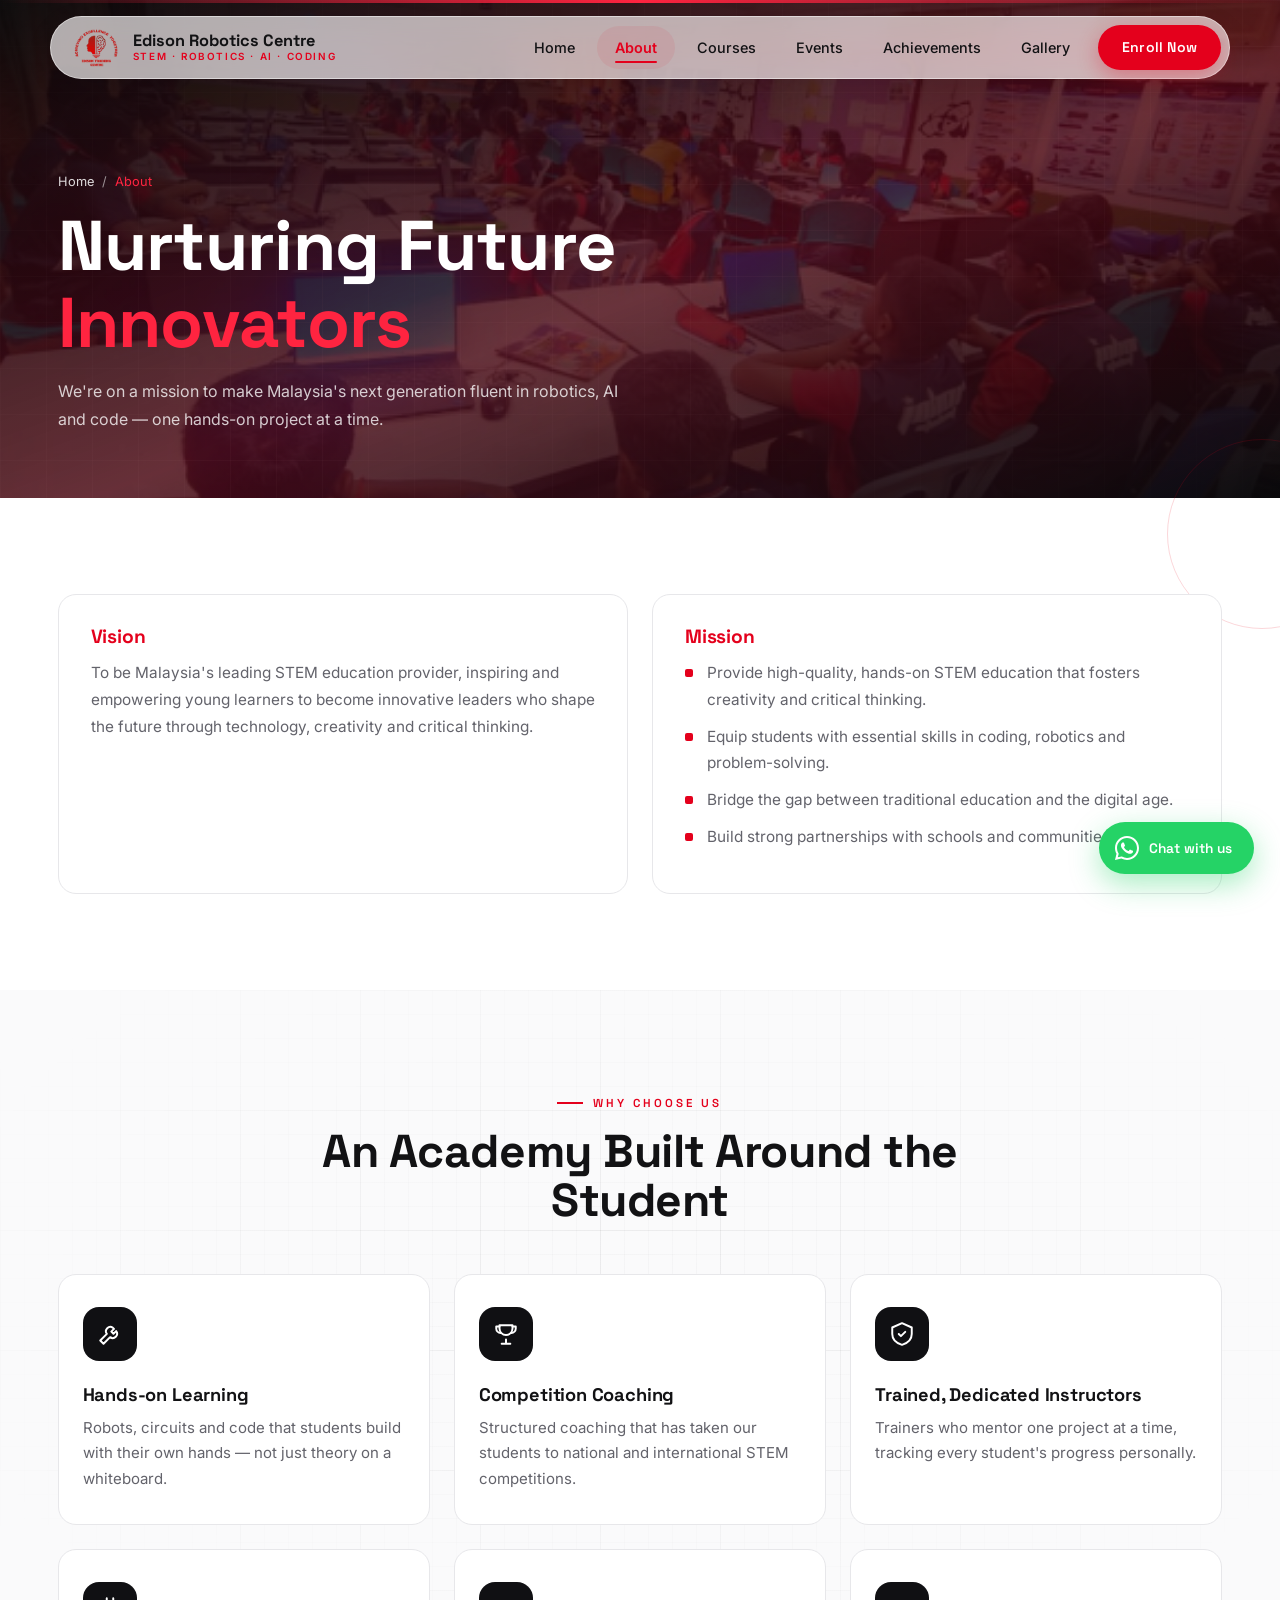
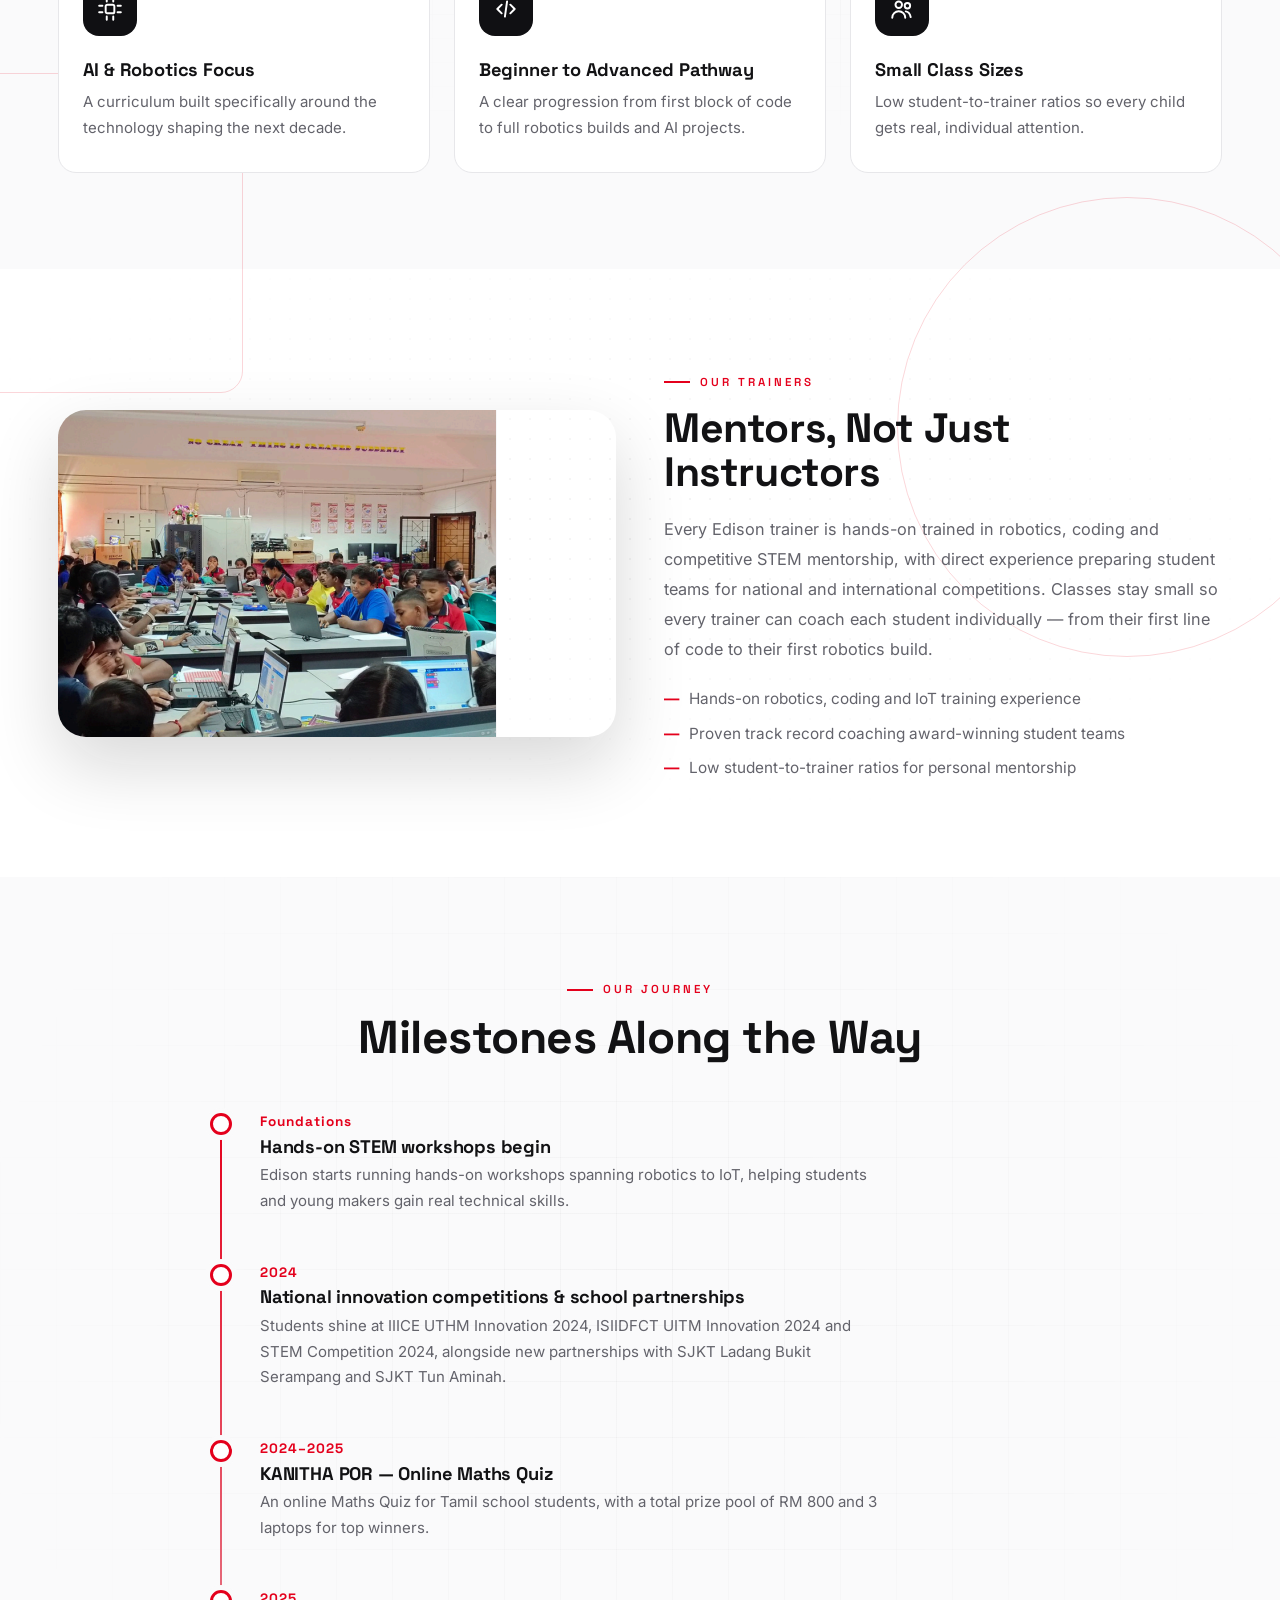
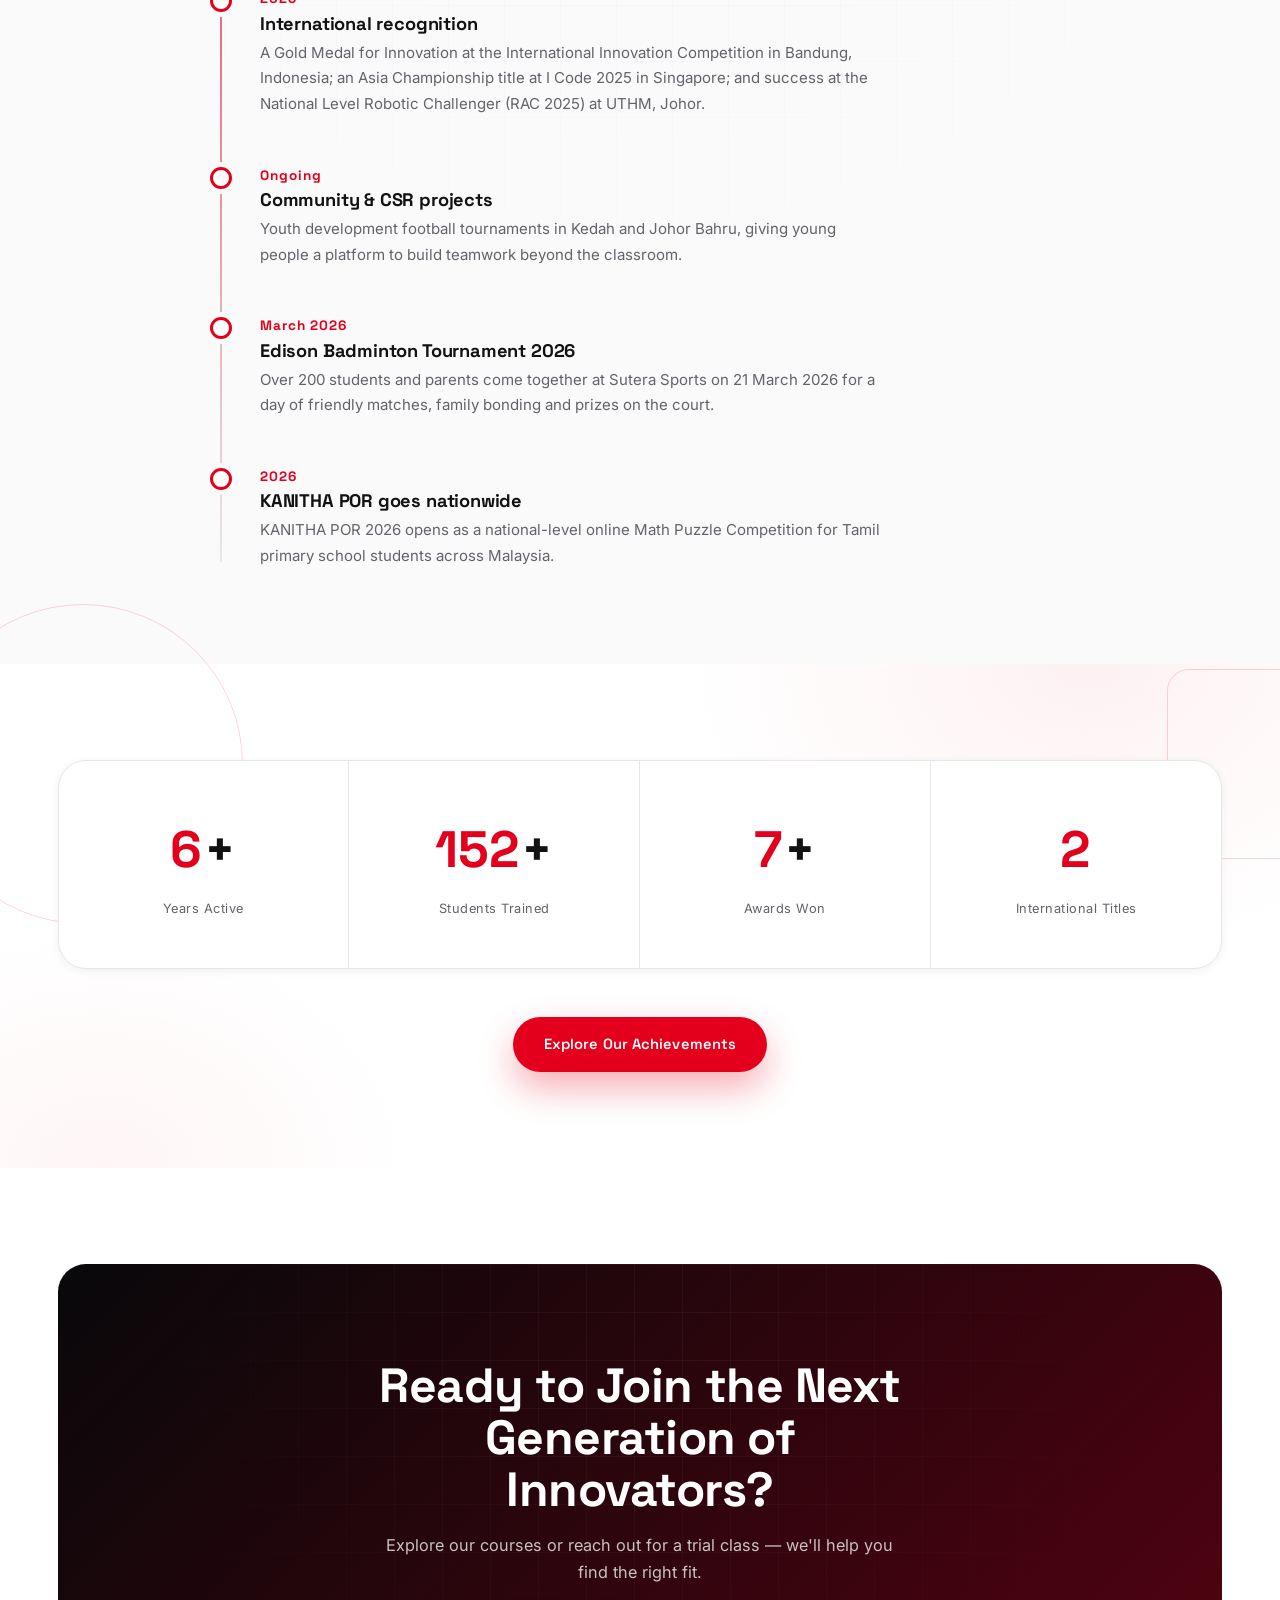
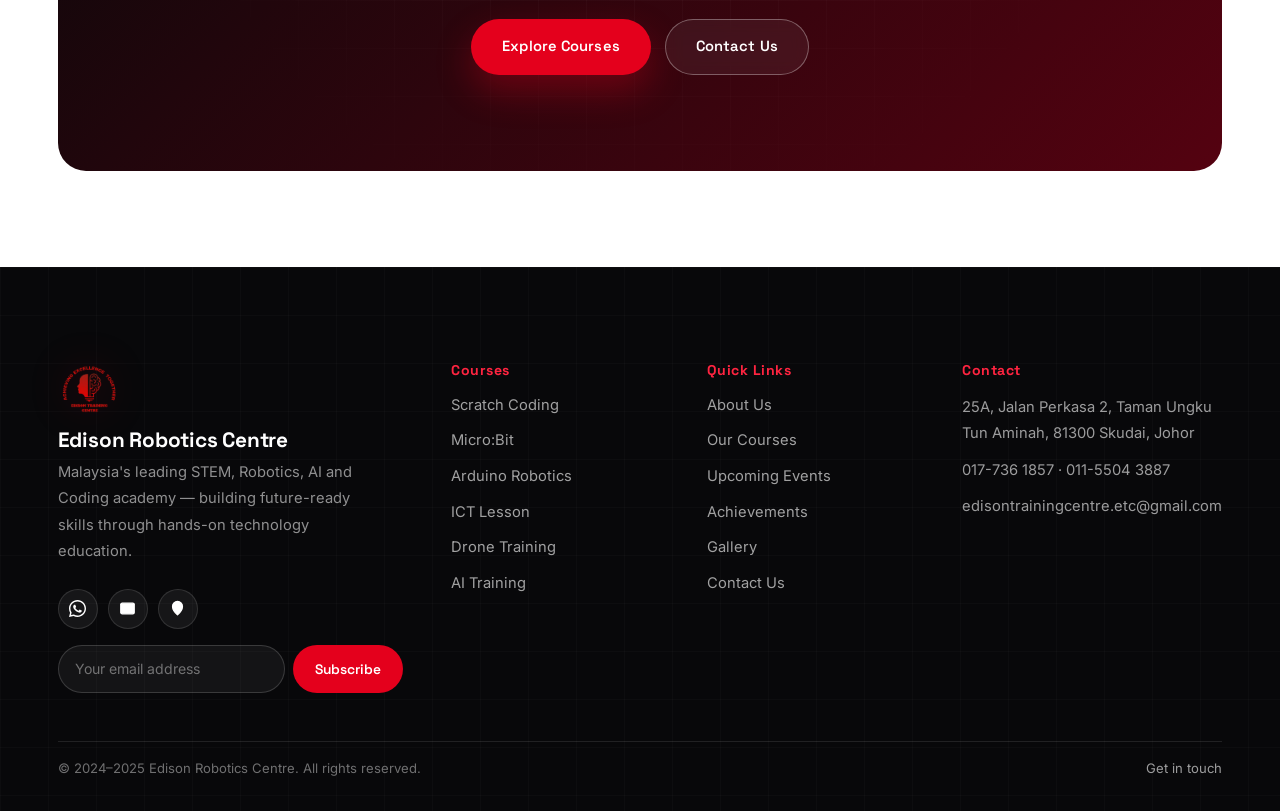
==== commit 03fcb3c0: "Premium hero redesign, dual registration links, and sitewide background system Rebuild the homepage " ====
--- a/about.html
+++ b/about.html
@@ -41,7 +41,7 @@
   </section>
 
   <!-- ===== MISSION / VISION ===== -->
-  <section class="section">
+  <section class="section deco-circle deco-sm deco-tr">
     <div class="container">
       <div class="feature-grid" style="grid-template-columns:1fr 1fr;">
         <div class="info-card reveal-left">
@@ -64,7 +64,7 @@
   </section>
 
   <!-- ===== WHY CHOOSE US ===== -->
-  <section class="section bg-alt">
+  <section class="section bg-alt bg-pattern-blueprint deco-square deco-md deco-bl">
     <div class="container">
       <div class="section-head centered reveal">
         <span class="eyebrow">Why Choose Us</span>
@@ -106,7 +106,7 @@
   </section>
 
   <!-- ===== TRAINERS ===== -->
-  <section class="section">
+  <section class="section bg-pattern-dots deco-circle deco-lg deco-tr deco-delay-1">
     <div class="container">
       <div class="split-2">
         <div class="reveal-left rounded-media">
@@ -132,7 +132,7 @@
   </section>
 
   <!-- ===== TIMELINE ===== -->
-  <section class="section bg-alt">
+  <section class="section bg-alt bg-pattern-grid deco-square deco-sm deco-br">
     <div class="container">
       <div class="section-head centered reveal">
         <span class="eyebrow">Our Journey</span>
@@ -187,7 +187,7 @@
   </section>
 
   <!-- ===== ACHIEVEMENTS STRIP ===== -->
-  <section class="section">
+  <section class="section bg-pattern-glow deco-circle deco-md deco-tl deco-delay-2">
     <div class="container">
       <div class="stats-strip light reveal-scale">
         <div class="stat-cell"><div class="stat-num" data-count-to="8">0<span class="suffix">+</span></div><div class="stat-label">Years Active</div></div>
--- a/style.css
+++ b/style.css
@@ -256,20 +256,22 @@
   align-items: center;
   justify-content: space-between;
   gap: var(--sp-4);
-  padding: 10px 10px 10px 20px;
+  padding: 8px 8px 8px 20px;
   border-radius: var(--r-full);
-  background: rgba(255, 255, 255, 0.68);
+  background: rgba(255, 255, 255, 0.66);
   border: 1px solid rgba(255, 255, 255, 0.5);
-  box-shadow: 0 10px 40px rgba(10, 10, 12, 0.10);
-  backdrop-filter: blur(20px) saturate(160%);
-  -webkit-backdrop-filter: blur(20px) saturate(160%);
-  transition: background var(--dur-med) var(--ease), box-shadow var(--dur-med) var(--ease), padding var(--dur-med) var(--ease);
+  box-shadow: 0 8px 30px rgba(10, 10, 12, 0.07);
+  backdrop-filter: blur(22px) saturate(170%);
+  -webkit-backdrop-filter: blur(22px) saturate(170%);
+  transition: background var(--dur-med) var(--ease), box-shadow var(--dur-med) var(--ease), padding var(--dur-med) var(--ease), backdrop-filter var(--dur-med) var(--ease);
 }
 
 .site-header.scrolled .nav-container {
-  background: rgba(255, 255, 255, 0.86);
-  box-shadow: 0 14px 44px rgba(10, 10, 12, 0.16);
-  padding: 7px 7px 7px 18px;
+  background: rgba(255, 255, 255, 0.84);
+  box-shadow: 0 12px 36px rgba(10, 10, 12, 0.12);
+  padding: 6px 6px 6px 16px;
+  backdrop-filter: blur(26px) saturate(180%);
+  -webkit-backdrop-filter: blur(26px) saturate(180%);
 }
 
 .site-header.nav-hidden { top: -110px; }
@@ -283,12 +285,12 @@
 }
 
 .nav-logo img {
-  height: 42px;
+  height: 40px;
   width: auto;
   object-fit: contain;
   transition: height var(--dur-med) var(--ease);
 }
-.site-header.scrolled .nav-logo img { height: 36px; }
+.site-header.scrolled .nav-logo img { height: 33px; }
 
 .nav-brand-text { line-height: 1.15; min-width: 0; }
 .nav-brand-text .name {
@@ -312,7 +314,7 @@
 .nav-menu {
   display: flex;
   align-items: center;
-  gap: 2px;
+  gap: 4px;
 }
 
 .nav-menu a:not(.nav-btn) {
@@ -322,12 +324,27 @@
   color: var(--text);
   font-weight: 500;
   font-size: 0.9rem;
-  padding: 10px 16px;
+  padding: 10px 18px;
   border-radius: var(--r-full);
   transition: color var(--dur-fast), background var(--dur-fast);
 }
+.nav-menu a:not(.nav-btn)::after {
+  content: "";
+  position: absolute;
+  left: 18px;
+  right: 18px;
+  bottom: 6px;
+  height: 2px;
+  border-radius: 2px;
+  background: var(--red);
+  transform: scaleX(0);
+  transform-origin: center;
+  transition: transform var(--dur-fast) var(--ease-soft);
+}
 .nav-menu a:not(.nav-btn):hover { color: var(--red); background: var(--red-subtle); }
+.nav-menu a:not(.nav-btn):hover::after { transform: scaleX(1); }
 .nav-menu a.active-link { color: var(--red); background: var(--red-subtle); font-weight: 600; }
+.nav-menu a.active-link::after { transform: scaleX(1); }
 
 .nav-btn {
   background: var(--red) !important;
@@ -404,132 +421,419 @@
 /* ================= HOME HERO ================= */
 .hero {
   position: relative;
-  min-height: 100vh;
   display: flex;
   align-items: center;
-  color: var(--white);
+  color: var(--text);
   overflow: hidden;
-  background: var(--black);
-}
-
-.hero-media { position: absolute; inset: 0; z-index: 0; }
-.hero-media video, .hero-media img {
+  background: linear-gradient(180deg, var(--white) 0%, var(--gray-50) 100%);
+  padding: 118px 0 56px;
+}
+
+/* soft red glows, top-right and bottom-left */
+.hero-bg-fx {
   position: absolute;
   inset: 0;
-  width: 100%;
-  height: 100%;
-  object-fit: cover;
-}
-
-.hero-overlay {
+  z-index: 0;
+  pointer-events: none;
+  background:
+    radial-gradient(760px 560px at 90% 4%, rgba(228,0,28,0.16), transparent 65%),
+    radial-gradient(620px 500px at 2% 100%, rgba(228,0,28,0.11), transparent 62%),
+    radial-gradient(420px 360px at 46% 92%, rgba(228,0,28,0.05), transparent 60%);
+}
+
+/* technology grid, spread across most of the hero */
+.hero-grid-fx {
   position: absolute;
   inset: 0;
-  z-index: 1;
-  background:
-    linear-gradient(180deg, rgba(8,8,10,0.55) 0%, rgba(8,8,10,0.35) 38%, rgba(8,8,10,0.86) 100%),
-    linear-gradient(100deg, rgba(8,8,10,0.55) 0%, transparent 55%, rgba(228,0,28,0.18) 100%);
-}
-
-.hero-grid-fx {
+  z-index: 0;
+  pointer-events: none;
+  background-image: linear-gradient(rgba(16,16,19,0.055) 1px, transparent 1px), linear-gradient(90deg, rgba(16,16,19,0.055) 1px, transparent 1px);
+  background-size: 54px 54px;
+  mask-image: radial-gradient(ellipse 85% 80% at 68% 30%, rgba(0,0,0,0.9), transparent 80%);
+}
+
+/* orbit / radar motif — top-right, primary */
+.hero-orbit {
+  position: absolute;
+  z-index: 0;
+  top: -16%;
+  right: -10%;
+  width: 760px;
+  height: 760px;
+  pointer-events: none;
+  transform: translateY(var(--deco-scroll-y, 0px));
+  will-change: transform;
+}
+.hero-orbit::before, .hero-orbit::after {
+  content: "";
   position: absolute;
   inset: 0;
-  z-index: 1;
+  border-radius: 50%;
+  border: 1px solid var(--red-line);
+}
+.hero-orbit::after { inset: 84px; border-color: var(--gray-200); }
+.hero-orbit-ring-3 {
+  position: absolute;
+  inset: 168px;
+  border-radius: 50%;
+  border: 1px dashed var(--red-line);
+  opacity: 0.6;
+}
+.hero-orbit-tick {
+  position: absolute;
+  background: var(--gray-300);
+}
+.hero-orbit-tick-n { top: 0; left: 50%; width: 1px; height: 16px; transform: translateX(-50%); }
+.hero-orbit-tick-e { top: 50%; right: 0; width: 16px; height: 1px; transform: translateY(-50%); }
+.hero-orbit-tick-s { bottom: 0; left: 50%; width: 1px; height: 16px; transform: translateX(-50%); }
+.hero-orbit-tick-w { top: 50%; left: 0; width: 16px; height: 1px; transform: translateY(-50%); }
+.hero-orbit-dot {
+  position: absolute;
+  width: 7px; height: 7px;
+  border-radius: 50%;
+  background: var(--red);
+  box-shadow: 0 0 0 5px var(--red-subtle);
+}
+.hero-orbit-dot-1 { top: 0; left: 50%; transform: translate(-50%, -50%); }
+.hero-orbit-dot-2 { top: 84px; right: -3.5px; }
+
+/* secondary orbit — bottom-left, smaller, balances the composition */
+.hero-orbit-b {
+  position: absolute;
+  z-index: 0;
+  top: auto;
+  bottom: -22%;
+  left: -10%;
+  right: auto;
+  width: 460px;
+  height: 460px;
   pointer-events: none;
-  background-image: linear-gradient(rgba(255,255,255,0.05) 1px, transparent 1px), linear-gradient(90deg, rgba(255,255,255,0.05) 1px, transparent 1px);
-  background-size: 56px 56px;
-  mask-image: radial-gradient(circle at 30% 30%, rgba(0,0,0,0.9), transparent 70%);
-  opacity: 0.7;
-}
-
-.hero-content {
+  transform: translateY(var(--deco-scroll-y, 0px));
+  will-change: transform;
+}
+.hero-orbit-b::before, .hero-orbit-b::after {
+  content: "";
+  position: absolute;
+  inset: 0;
+  border-radius: 50%;
+  border: 1px solid var(--red-line);
+}
+.hero-orbit-b::after { inset: 50px; border-color: var(--gray-200); }
+.hero-orbit-dot-3 { bottom: 0; left: 50%; transform: translate(-50%, 50%); }
+
+/* faint diagonal connector lines, network-style */
+.hero-lines { position: absolute; inset: 0; z-index: 0; pointer-events: none; }
+.hero-line {
+  position: absolute;
+  height: 1px;
+  background: linear-gradient(90deg, transparent, var(--red-line), transparent);
+}
+.hero-line-1 { top: 24%; left: 54%; width: 260px; transform: rotate(20deg); }
+.hero-line-2 { bottom: 30%; left: 2%; width: 200px; transform: rotate(-14deg); }
+.hero-line-3 { top: 68%; right: 10%; width: 180px; transform: rotate(8deg); }
+
+/* minimal floating geometric shapes, spread across open areas */
+.hero-shapes { position: absolute; inset: 0; z-index: 0; pointer-events: none; }
+.hero-shape {
+  position: absolute;
+  border: 1.5px solid var(--red-line);
+  opacity: 0.6;
+  animation: heroShapeFloat 9s ease-in-out infinite;
+}
+.hero-shape-1 { top: 14%; right: 26%; width: 30px; height: 30px; border-radius: 50%; animation-delay: 0s; }
+.hero-shape-2 { bottom: 22%; left: 5%; width: 44px; height: 44px; border-radius: 12px; transform: rotate(18deg); animation-delay: 1.4s; }
+.hero-shape-3 { top: 58%; right: 4%; width: 26px; height: 26px; border-radius: 8px; transform: rotate(-12deg); animation-delay: 2.8s; }
+.hero-shape-6 { top: 30%; right: 2%; width: 18px; height: 18px; border-radius: 50%; animation-delay: 1.8s; }
+.hero-shape-7 { bottom: 42%; right: 22%; width: 20px; height: 20px; border-radius: 6px; transform: rotate(45deg); animation-delay: 0.9s; }
+.hero-shape-8 { top: 6%; left: 42%; width: 16px; height: 16px; border-radius: 50%; animation-delay: 2.4s; }
+.hero-shape-9 { bottom: 8%; left: 34%; width: 24px; height: 24px; border-radius: 7px; transform: rotate(-20deg); animation-delay: 0.4s; }
+.hero-shape-4 { top: 4%; right: 2%; width: 16px; height: 16px; border-radius: 4px; transform: rotate(30deg); animation-delay: 0.6s; }
+.hero-shape-5 { bottom: 6%; left: 22%; width: 20px; height: 20px; border-radius: 50%; animation-delay: 2s; }
+@keyframes heroShapeFloat {
+  0%, 100% { transform: translateY(0) rotate(var(--r, 0deg)); }
+  50% { transform: translateY(-16px) rotate(var(--r, 0deg)); }
+}
+
+.hero-inner {
   position: relative;
   z-index: 2;
   width: 91%;
   max-width: var(--container);
   margin: 0 auto;
-  padding-top: 100px;
-}
-
-.hero-kicker {
+  display: grid;
+  grid-template-columns: 1.08fr 0.92fr;
+  gap: clamp(2.5rem, 5vw, 5rem);
+  align-items: center;
+}
+
+/* ---- left column ---- */
+.hero-badge {
   display: inline-flex;
   align-items: center;
   gap: 10px;
-  padding: 8px 18px 8px 8px;
+  padding: 8px 18px 8px 12px;
   border-radius: var(--r-full);
-  background: rgba(255,255,255,0.08);
-  border: 1px solid rgba(255,255,255,0.18);
-  backdrop-filter: blur(10px);
+  background: var(--red-subtle);
+  border: 1px solid var(--red-line);
   font-size: 0.8rem;
+  font-weight: 700;
+  color: var(--red-dark);
+  margin-bottom: var(--sp-6);
+}
+.hero-badge .dot-live {
+  width: 8px; height: 8px; border-radius: 50%;
+  background: var(--red);
+  box-shadow: 0 0 0 4px var(--red-subtle);
+  flex-shrink: 0;
+}
+
+.hero-copy h1 {
+  font-size: clamp(2.3rem, 3.7vw, 3.4rem);
+  line-height: 1.12;
+  letter-spacing: -0.01em;
+  max-width: 21ch;
+  text-wrap: balance;
+  color: var(--text);
+}
+.hero-copy h1 .accent { color: var(--red); }
+
+.hero-lead {
+  margin-top: var(--sp-5);
+  max-width: 54ch;
+  font-size: 1.04rem;
+  line-height: 1.75;
+  color: var(--text-muted);
+}
+
+.hero-cta-row {
+  margin-top: var(--sp-6);
+  display: flex;
+  gap: 16px;
+  flex-wrap: wrap;
+}
+
+.btn-hero-primary,
+.btn-hero-secondary {
+  position: relative;
+  isolation: isolate;
+  overflow: hidden;
+  display: inline-flex;
+  align-items: center;
+  gap: 9px;
+  font-family: var(--font-head);
+  font-weight: 700;
+  font-size: 0.96rem;
+  padding: 16px 28px 16px 32px;
+  border-radius: var(--r-full);
+  text-decoration: none;
+  border: 1.5px solid transparent;
+  transition: transform var(--dur-fast) var(--ease-soft), box-shadow var(--dur-fast) var(--ease-soft), background var(--dur-fast) var(--ease-soft), color var(--dur-fast) var(--ease-soft), border-color var(--dur-fast) var(--ease-soft);
+}
+.btn-hero-primary:focus-visible, .btn-hero-secondary:focus-visible { outline: 2px solid var(--red); outline-offset: 3px; }
+.btn-hero-primary .btn-label, .btn-hero-secondary .btn-label,
+.btn-hero-primary .btn-arrow, .btn-hero-secondary .btn-arrow { position: relative; z-index: 1; }
+.btn-arrow { width: 17px; height: 17px; flex-shrink: 0; transition: transform var(--dur-fast) var(--ease-soft); }
+.btn-hero-primary:hover .btn-arrow, .btn-hero-secondary:hover .btn-arrow { transform: translateX(4px); }
+
+.btn-hero-primary {
+  background: linear-gradient(135deg, var(--red-bright) 0%, var(--red) 55%, var(--red-dark) 100%);
+  color: var(--white);
+  box-shadow: 0 14px 32px var(--red-glow);
+}
+.btn-hero-primary:hover { transform: translateY(-3px) scale(1.02); box-shadow: 0 20px 44px var(--red-glow); }
+.btn-hero-primary .btn-shine {
+  position: absolute;
+  top: 0; left: -60%;
+  width: 40%; height: 100%;
+  background: linear-gradient(115deg, transparent, rgba(255,255,255,0.55), transparent);
+  transform: skewX(-20deg);
+  animation: btnShineSweep 3.4s ease-in-out infinite;
+  z-index: 0;
+}
+@keyframes btnShineSweep {
+  0%, 30% { left: -60%; }
+  70%, 100% { left: 130%; }
+}
+
+.btn-hero-secondary {
+  background: var(--white);
+  border-color: var(--red);
+  color: var(--red);
+}
+.btn-hero-secondary .btn-fill {
+  position: absolute;
+  inset: 0;
+  background: var(--red);
+  transform: scaleX(0);
+  transform-origin: left;
+  transition: transform 0.35s var(--ease-soft);
+  z-index: 0;
+}
+.btn-hero-secondary:hover .btn-fill { transform: scaleX(1); }
+.btn-hero-secondary:hover { color: var(--white); transform: translateY(-3px) scale(1.02); box-shadow: 0 14px 32px var(--red-glow); }
+
+.hero-stats-panel {
+  margin-top: var(--sp-7);
+  display: grid;
+  grid-template-columns: repeat(4, minmax(0, 1fr));
+  max-width: 580px;
+  padding: 1.3rem 0.4rem;
+  border-radius: var(--r-lg);
+  background: rgba(255,255,255,0.62);
+  backdrop-filter: blur(18px) saturate(160%);
+  -webkit-backdrop-filter: blur(18px) saturate(160%);
+  border: 1px solid rgba(255,255,255,0.75);
+  box-shadow: var(--shadow-md), inset 0 1px 0 rgba(255,255,255,0.6);
+}
+.hero-stat {
+  position: relative;
+  text-align: center;
+  padding: 0 0.4rem;
+  transition: transform var(--dur-fast) var(--ease-soft);
+}
+.hero-stat:not(:last-child)::after {
+  content: "";
+  position: absolute;
+  right: 0; top: 12%; bottom: 12%;
+  width: 1px;
+  background: var(--gray-200);
+}
+.hero-stat:hover { transform: translateY(-3px); }
+.hero-stat-num {
+  font-family: var(--font-head);
+  font-weight: 700;
+  font-size: clamp(1.4rem, 2.4vw, 1.8rem);
+  color: var(--text);
+  display: inline-flex;
+  align-items: baseline;
+  gap: 1px;
+}
+.hero-stat-num .suffix { color: var(--red); }
+.hero-stat-label {
+  margin-top: 4px;
+  font-size: 0.68rem;
   font-weight: 600;
-  color: rgba(255,255,255,0.92);
-  margin-bottom: var(--sp-6);
-}
-.hero-kicker .dot-live {
-  width: 22px; height: 22px; border-radius: 50%;
-  background: var(--red);
-  display: inline-flex; align-items: center; justify-content: center;
-  font-size: 0.65rem;
-}
-
-.hero-content h1 {
-  font-size: clamp(2.6rem, 6.6vw, 5.6rem);
-  line-height: 1.02;
-  max-width: 20ch;
-  text-wrap: balance;
-  text-shadow: 0 12px 44px rgba(0,0,0,0.35);
-}
-.hero-content h1 .accent { color: var(--red-bright); }
-
-.hero-stack {
-  margin-top: var(--sp-5);
+  letter-spacing: 0.2px;
+  color: var(--text-muted);
+  line-height: 1.4;
+}
+
+/* ---- right column: visual ---- */
+.hero-visual { position: relative; transition: transform 0.3s ease-out; will-change: transform; }
+
+.hero-visual-glow {
+  position: absolute;
+  inset: -14% -14% -14% 2%;
+  z-index: 0;
+  background: radial-gradient(circle at 58% 42%, rgba(228,0,28,0.20), transparent 68%);
+  filter: blur(22px);
+  pointer-events: none;
+}
+
+.hero-visual-frame {
+  position: relative;
+  z-index: 1;
+  aspect-ratio: 4 / 3.7;
+  border-radius: 36px;
+  overflow: hidden;
+  border: 1px solid rgba(255,255,255,0.55);
+  box-shadow: 0 30px 70px rgba(16,16,19,0.16), 0 10px 28px rgba(228,0,28,0.10), inset 0 1px 0 rgba(255,255,255,0.6);
+  background: var(--gray-100);
+}
+.hero-visual-frame video {
+  width: 100%;
+  height: 100%;
+  object-fit: cover;
+}
+.hero-visual-sheen {
+  position: absolute;
+  inset: 0;
+  pointer-events: none;
+  background: linear-gradient(135deg, rgba(255,255,255,0.16) 0%, transparent 32%, transparent 68%, rgba(255,255,255,0.07) 100%);
+  mix-blend-mode: overlay;
+}
+
+.hero-float-card {
+  position: absolute;
+  z-index: 3;
   display: flex;
-  flex-wrap: wrap;
-  gap: 10px 22px;
-  font-family: var(--font-head);
-  font-weight: 600;
-  font-size: clamp(0.95rem, 1.6vw, 1.15rem);
-  color: rgba(255,255,255,0.86);
-}
-.hero-stack span { display: inline-flex; align-items: center; gap: 10px; }
-.hero-stack span:not(:last-child)::after { content: ""; width: 5px; height: 5px; border-radius: 50%; background: var(--red-bright); margin-left: 12px; }
-
-.hero-content p.sub {
-  margin-top: var(--sp-5);
-  max-width: 620px;
-  font-size: 1.08rem;
-  line-height: 1.8;
-  color: rgba(255,255,255,0.78);
-}
-
-.hero-actions {
-  margin-top: var(--sp-7);
-  display: flex;
-  gap: 14px;
-  flex-wrap: wrap;
-}
+  align-items: center;
+  gap: 12px;
+  padding: 14px 20px 14px 14px;
+  border-radius: 18px;
+  background: rgba(255,255,255,0.72);
+  backdrop-filter: blur(14px) saturate(180%);
+  -webkit-backdrop-filter: blur(14px) saturate(180%);
+  border: 1px solid rgba(255,255,255,0.8);
+  box-shadow: 0 20px 44px rgba(16,16,19,0.14), inset 0 1px 0 rgba(255,255,255,0.7);
+  animation: heroCardFloat 6s ease-in-out infinite;
+  transition: transform 0.3s var(--ease-soft), box-shadow 0.3s var(--ease-soft);
+}
+.hero-float-card:hover {
+  transform: translateY(-6px) scale(1.04) !important;
+  box-shadow: 0 28px 56px rgba(16,16,19,0.2), inset 0 1px 0 rgba(255,255,255,0.8);
+  animation-play-state: paused;
+}
+.hero-float-card-top { top: 6%; left: -10%; z-index: 4; animation-delay: 0s; }
+.hero-float-card-bottom { bottom: 18%; right: -4%; z-index: 3; animation-delay: 1.2s; opacity: 0.96; }
+.hero-float-card-bottom .hfc-icon { width: 34px; height: 34px; border-radius: 10px; }
+.hero-float-card-bottom .hfc-icon svg { width: 17px; height: 17px; }
+@keyframes heroCardFloat {
+  0%, 100% { transform: translateY(0); }
+  50% { transform: translateY(-10px); }
+}
+
+.hfc-icon {
+  flex-shrink: 0;
+  width: 38px; height: 38px;
+  border-radius: 11px;
+  display: flex; align-items: center; justify-content: center;
+  background: var(--ink);
+  color: var(--white);
+}
+.hfc-icon svg { width: 19px; height: 19px; }
+.hfc-text { display: flex; flex-direction: column; line-height: 1.35; white-space: nowrap; }
+.hfc-text strong { font-size: 0.86rem; color: var(--text); font-weight: 700; }
+.hfc-text span { font-size: 0.72rem; color: var(--text-muted); }
 
 .hero-scroll-cue {
   position: absolute;
   left: 50%;
-  bottom: 34px;
+  bottom: 28px;
   transform: translateX(-50%);
   z-index: 2;
   display: flex;
   flex-direction: column;
   align-items: center;
   gap: 8px;
-  color: rgba(255,255,255,0.6);
+  color: var(--text-muted);
   font-size: 0.68rem;
   letter-spacing: 2px;
   text-transform: uppercase;
 }
-.hero-scroll-cue .line { width: 1px; height: 34px; background: linear-gradient(rgba(255,255,255,0.9), transparent); animation: scrollcue 2s ease-in-out infinite; }
+.hero-scroll-cue .line { width: 1px; height: 34px; background: linear-gradient(var(--red-line), transparent); animation: scrollcue 2s ease-in-out infinite; }
 @keyframes scrollcue { 0% { transform: scaleY(0); transform-origin: top; } 50% { transform: scaleY(1); transform-origin: top; } 51% { transform-origin: bottom; } 100% { transform: scaleY(0); transform-origin: bottom; } }
 
+@media (max-width: 980px) {
+  .hero-inner { grid-template-columns: 1fr; }
+  .hero-visual { max-width: 460px; margin: 0 auto; order: -1; transform: none !important; }
+  .hero-copy { text-align: center; }
+  .hero-copy h1 { max-width: none; margin-left: auto; margin-right: auto; }
+  .hero-lead { margin-left: auto; margin-right: auto; }
+  .hero-cta-row { justify-content: center; }
+  .hero-stats-panel { margin-left: auto; margin-right: auto; }
+}
+
 @media (max-width: 720px) {
-  .hero { min-height: 92vh; }
-  .hero-content { padding-top: 90px; }
-  .hero-actions .btn { flex: 1 1 auto; }
+  .hero { min-height: auto; padding: 120px 0 70px; }
+  .hero-cta-row .btn-hero-primary, .hero-cta-row .btn-hero-secondary { flex: 1 1 auto; justify-content: center; }
+  .hero-stats-panel { grid-template-columns: repeat(2, minmax(0, 1fr)); gap: var(--sp-5) 0; }
+  .hero-stat:nth-child(2)::after { display: none; }
+  .hero-shape-3 { display: none; }
+}
+
+@media (max-width: 560px) {
+  .hero-float-card { display: none; }
 }
 
 /* ================= INNER PAGE HERO ================= */
@@ -1038,6 +1342,105 @@
 .bg-alt { background: var(--surface-alt); }
 .bg-dark { background: var(--black); color: var(--white); }
 .rounded-media { border-radius: var(--r-lg); overflow: hidden; box-shadow: var(--shadow-lg); }
+
+/* ================= SECTION BACKGROUND SYSTEM =================
+   Extremely subtle (2-6% opacity) decorative textures applied to section
+   wrappers via modifier classes, so page structure/content never changes —
+   only what sits behind it. Rendered as a ::before layer under the content. */
+[class*="bg-pattern-"] { position: relative; isolation: isolate; }
+[class*="bg-pattern-"]::before {
+  content: "";
+  position: absolute;
+  inset: 0;
+  z-index: -1;
+  pointer-events: none;
+}
+
+/* engineering grid */
+.bg-pattern-grid::before {
+  background-image: linear-gradient(rgba(16,16,19,0.035) 1px, transparent 1px), linear-gradient(90deg, rgba(16,16,19,0.035) 1px, transparent 1px);
+  background-size: 56px 56px;
+  mask-image: radial-gradient(ellipse 70% 60% at 50% 30%, rgba(0,0,0,0.9), transparent 78%);
+}
+
+/* engineering blueprint — fine + coarse grid layered */
+.bg-pattern-blueprint::before {
+  background-image:
+    linear-gradient(rgba(16,16,19,0.05) 1px, transparent 1px),
+    linear-gradient(90deg, rgba(16,16,19,0.05) 1px, transparent 1px),
+    linear-gradient(rgba(16,16,19,0.028) 1px, transparent 1px),
+    linear-gradient(90deg, rgba(16,16,19,0.028) 1px, transparent 1px);
+  background-size: 120px 120px, 120px 120px, 24px 24px, 24px 24px;
+  mask-image: radial-gradient(ellipse 75% 65% at 50% 35%, rgba(0,0,0,0.88), transparent 80%);
+}
+
+/* tiny dotted matrix */
+.bg-pattern-dots::before {
+  background-image: radial-gradient(circle, rgba(16,16,19,0.06) 1px, transparent 1.4px);
+  background-size: 20px 20px;
+  mask-image: radial-gradient(ellipse 75% 65% at 50% 40%, rgba(0,0,0,0.85), transparent 80%);
+}
+
+/* circuit-trace lattice with faint node points */
+.bg-pattern-circuit::before {
+  background-image:
+    repeating-linear-gradient(90deg, rgba(16,16,19,0.045) 0 1px, transparent 1px 90px),
+    repeating-linear-gradient(0deg, rgba(16,16,19,0.045) 0 1px, transparent 1px 90px),
+    radial-gradient(rgba(228,0,28,0.06) 1.6px, transparent 1.6px);
+  background-size: 90px 90px, 90px 90px, 90px 90px;
+  background-position: 0 0, 0 0, 45px 45px;
+  mask-image: radial-gradient(ellipse 65% 60% at 80% 20%, rgba(0,0,0,0.85), transparent 75%);
+}
+
+/* diagonal technical crosshatch */
+.bg-pattern-geo::before {
+  background-image:
+    repeating-linear-gradient(45deg, rgba(16,16,19,0.035) 0 1px, transparent 1px 64px),
+    repeating-linear-gradient(-45deg, rgba(16,16,19,0.035) 0 1px, transparent 1px 64px);
+  mask-image: radial-gradient(ellipse 70% 65% at 50% 30%, rgba(0,0,0,0.85), transparent 78%);
+}
+
+/* soft large radial glow, no grid */
+.bg-pattern-glow::before {
+  background: radial-gradient(620px 440px at 85% 0%, rgba(228,0,28,0.055), transparent 65%),
+              radial-gradient(520px 400px at 8% 100%, rgba(228,0,28,0.04), transparent 60%);
+}
+
+/* ================= DECORATIVE MOTIFS (sitewide) =================
+   Large wireframe circle/square accents layered behind section content.
+   Rendered via ::after on top of the ::before texture layer, so no extra
+   markup is needed per page — one accent per section, alternated by
+   shape / corner / size across the site for rhythm, while staying one
+   consistent visual language (thin red-line border, same radii scale). */
+[class*="deco-"] { position: relative; isolation: isolate; }
+[class*="deco-"]::after {
+  content: "";
+  position: absolute;
+  z-index: -1;
+  border: 1px solid var(--red-line);
+  pointer-events: none;
+  animation: decoFloat 13s ease-in-out infinite;
+}
+.deco-square::after { border-radius: 22px; }
+.deco-circle::after { border-radius: 50%; }
+.deco-sm::after { width: 190px; height: 190px; }
+.deco-md::after { width: 320px; height: 320px; }
+.deco-lg::after { width: 460px; height: 460px; }
+.deco-tr::after { top: -12%; right: -6%; }
+.deco-tl::after { top: -12%; left: -6%; }
+.deco-br::after { bottom: -14%; right: -6%; }
+.deco-bl::after { bottom: -14%; left: -6%; }
+.deco-delay-1::after { animation-delay: 1.5s; }
+.deco-delay-2::after { animation-delay: 3s; }
+@keyframes decoFloat {
+  0%, 100% { transform: translateY(0) rotate(0deg); }
+  50% { transform: translateY(-18px) rotate(2deg); }
+}
+
+@media (max-width: 720px) {
+  .deco-lg::after { width: 300px; height: 300px; }
+  .deco-md::after { width: 220px; height: 220px; }
+}
 
 /* ================= COURSE DETAIL ================= */
 .detail-hero { display: grid; grid-template-columns: minmax(300px, 480px) 1fr; gap: var(--sp-7); align-items: start; }
